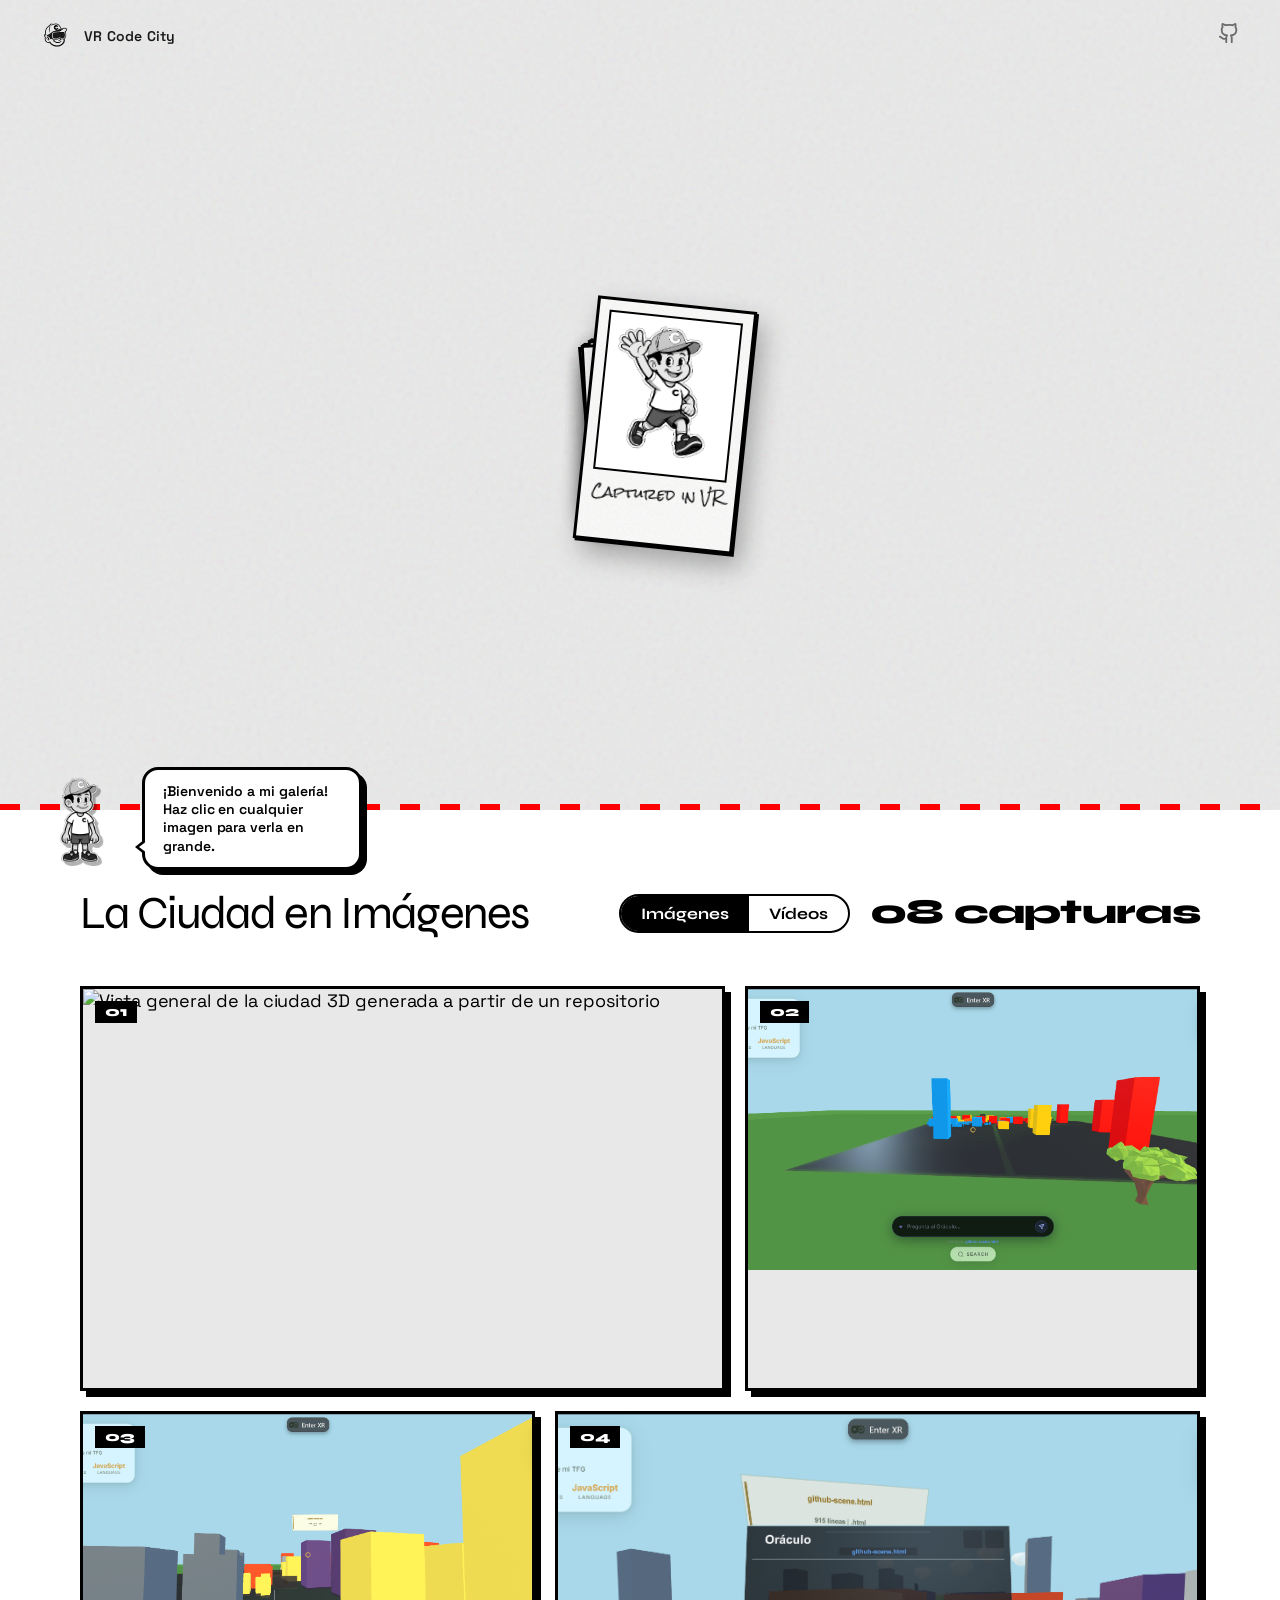
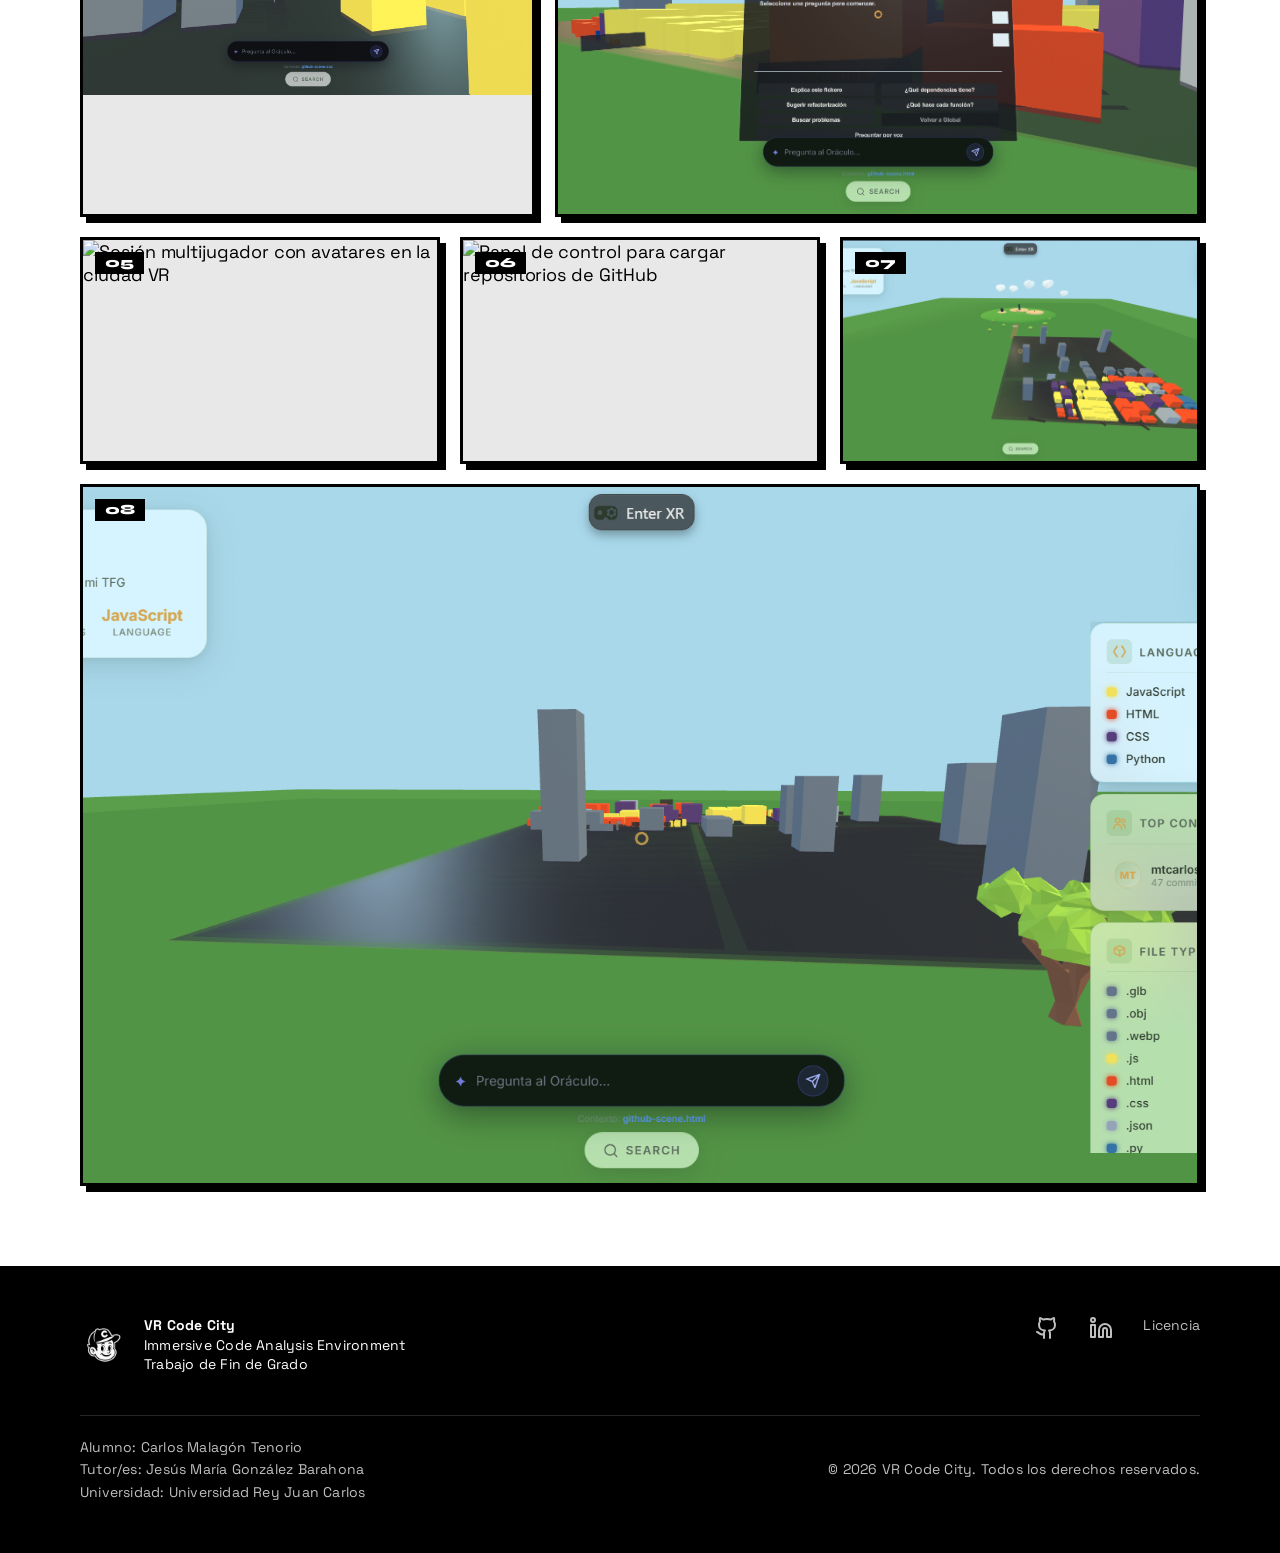
==== galeria.html @ aa622073 "enlace" ====
<!DOCTYPE html>
<html lang="es">

<head>
  <meta charset="UTF-8">
  <meta name="viewport" content="width=device-width, initial-scale=1.0">
  <title>Galería — VR Code City | Capturas de la Plataforma de Realidad Virtual</title>
  <meta name="description"
    content="Galería de capturas de pantalla de VR Code City: explora visualmente la plataforma de visualización inmersiva de código en Realidad Virtual.">
  <meta name="author" content="Alumno TFG">
  <meta name="keywords" content="VR, Code City, galería, capturas, screenshots, Realidad Virtual, WebXR, A-Frame, TFG">

  <!-- Favicon -->
  <link rel="icon" type="image/png" href="assets/MiLogoVR.png">
  <link rel="apple-touch-icon" href="assets/MiLogoVR.png">

  <!-- Fonts: Syne and Space Grotesk + JetBrains Mono for code -->
  <link rel="preconnect" href="https://fonts.googleapis.com">
  <link rel="preconnect" href="https://fonts.gstatic.com" crossorigin>
  <link
    href="https://fonts.googleapis.com/css2?family=Special+Elite&family=Rock+Salt&family=JetBrains+Mono:wght@400&family=Space+Grotesk:wght@400;600&family=Syne:wght@400;600;800&display=swap"
    rel="stylesheet">

  <link rel="stylesheet" href="styles.css">
  <link rel="stylesheet" href="gallery.css">
</head>

<body>

  <!-- ======== HEADER (Logo + GitHub) ======== -->
  <header class="minimal-nav" id="minimal-nav">
    <a href="index.html" class="minimal-nav__logo">
      <img src="assets/MiLogoVR.png" alt="VR Code City Logo">
      <span>VR Code City</span>
    </a>
    <a href="https://github.com/mtcarlos/TFG" target="_blank" rel="noopener noreferrer" class="minimal-nav__github"
      aria-label="Repositorio en GitHub">
      <svg xmlns="http://www.w3.org/2000/svg" width="22" height="22" viewBox="0 0 24 24" fill="none"
        stroke="currentColor" stroke-width="2" stroke-linecap="round" stroke-linejoin="round">
        <path
          d="M15 22v-4a4.8 4.8 0 0 0-1-3.5c3 0 6-2 6-5.5.08-1.25-.27-2.48-1-3.5.28-1.15.28-2.35 0-3.5 0 0-1 0-3 1.5-2.64-.5-5.36-.5-8 0C6 2 5 2 5 2c-.3 1.15-.3 2.35 0 3.5A5.403 5.403 0 0 0 4 9c0 3.5 3 5.5 6 5.5-.39.49-.68 1.05-.85 1.65-.17.6-.22 1.23-.15 1.85v4" />
        <path d="M9 18c-4.51 2-5-2-7-2" />
      </svg>
    </a>
  </header>


  <!-- ======== 1. GALLERY HERO ======== -->
  <section class="gallery-hero" id="gallery-hero">
    <div class="page-container" style="position: relative;">

      <!-- GIANT WATERMARK -->
      <h1 class="gallery-hero__watermark">ARCHIVE</h1>

      <div class="gallery-hero__layout">
        <!-- TITULO INTERACTIVO (Mazo Polaroid) -->
        <div class="gallery-polaroid-title">
          <div class="polaroid-card polaroid-card--letter" style="--i: 0; --r: -2deg;">
            <div class="polaroid-tape-mini"></div>
            <div class="polaroid-card__inner">G</div>
          </div>
          <div class="polaroid-card polaroid-card--letter" style="--i: 1; --r: 4deg;">
            <div class="polaroid-tape-mini"></div>
            <div class="polaroid-card__inner">A</div>
          </div>
          <div class="polaroid-card polaroid-card--letter" style="--i: 2; --r: -1deg;">
            <div class="polaroid-tape-mini"></div>
            <div class="polaroid-card__inner">L</div>
          </div>
          <div class="polaroid-card polaroid-card--letter" style="--i: 3; --r: 3deg;">
            <div class="polaroid-tape-mini"></div>
            <div class="polaroid-card__inner">E</div>
          </div>
          <div class="polaroid-card polaroid-card--letter" style="--i: 4; --r: -5deg;">
            <div class="polaroid-tape-mini"></div>
            <div class="polaroid-card__inner">R</div>
          </div>
          <div class="polaroid-card polaroid-card--letter" style="--i: 5; --r: 2deg;">
            <div class="polaroid-tape-mini"></div>
            <div class="polaroid-card__inner">Í</div>
          </div>
          <div class="polaroid-card polaroid-card--letter" style="--i: 6; --r: -3deg;">
            <div class="polaroid-tape-mini"></div>
            <div class="polaroid-card__inner">A</div>
          </div>

          <div class="polaroid-card polaroid-card--image" style="--i: 7; --r: 6deg;">
            <div class="polaroid-tape-mini"></div>
            <div class="polaroid-card__inner">
              <img src="assets/PERSONAJE_SALUDO.png" alt="Personaje VR Code City">
            </div>
            <div class="polaroid-card__caption">Captured in VR</div>
          </div>
        </div>

      </div>
    </div>
  </section>


  <!-- ======== 2. GALLERY GRID ======== -->
  <section class="gallery-section" id="gallery">
    <div class="page-container">

      <div class="gallery-section__header">
        <h2 class="text-heading" id="gallery-heading">La Ciudad en Imágenes</h2>
        <div class="gallery-section__controls">
          <div class="gallery-toggle">
            <button class="gallery-toggle__btn is-active" id="btn-show-images">Imágenes</button>
            <button class="gallery-toggle__btn" id="btn-show-videos">Vídeos</button>
          </div>
          <span class="gallery-section__count" id="gallery-count">08 capturas</span>
        </div>
      </div>

      <div class="gallery-grid" id="image-gallery">

        <!-- Card 1: Wide -->
        <div class="gallery-card gallery-card--wide" data-index="0"
          data-comment="¡Esta es la vista general de mi ciudad! Cada edificio es un archivo.">
          <span class="gallery-card__number">01</span>
          <img src="https://placehold.co/900x560/e8e8e8/000000?text=Vista+General+Ciudad+3D"
            alt="Vista general de la ciudad 3D generada a partir de un repositorio" class="gallery-card__image">
          <div class="gallery-card__overlay">
            <span class="gallery-card__caption">Vista General — Ciudad 3D</span>
          </div>
          <div class="gallery-card__expand">
            <svg viewBox="0 0 24 24">
              <polyline points="15 3 21 3 21 9" />
              <polyline points="9 21 3 21 3 15" />
              <line x1="21" y1="3" x2="14" y2="10" />
              <line x1="3" y1="21" x2="10" y2="14" />
            </svg>
          </div>
        </div>

        <!-- Card 2: Narrow -->
        <div class="gallery-card gallery-card--narrow" data-index="1"
          data-comment="El modo Rayos X revela la actividad de commits con un heatmap.">
          <span class="gallery-card__number">02</span>
          <img src="assets/city/X_ray.png" alt="Modo Rayos X con heatmap de actividad de commits"
            class="gallery-card__image">
          <div class="gallery-card__overlay">
            <span class="gallery-card__caption">Modo Rayos X — Heatmap</span>
          </div>
          <div class="gallery-card__expand">
            <svg viewBox="0 0 24 24">
              <polyline points="15 3 21 3 21 9" />
              <polyline points="9 21 3 21 3 15" />
              <line x1="21" y1="3" x2="14" y2="10" />
              <line x1="3" y1="21" x2="10" y2="14" />
            </svg>
          </div>
        </div>

        <!-- Card 3: Narrow -->
        <div class="gallery-card gallery-card--narrow" data-index="2"
          data-comment="¡Mira cómo se ven los distritos! Cada carpeta es un barrio.">
          <span class="gallery-card__number">03</span>
          <img src="assets/city/inside.png" alt="Vista de distritos del repositorio como barrios de la ciudad"
            class="gallery-card__image">
          <div class="gallery-card__overlay">
            <span class="gallery-card__caption">Distritos — Estructura de Carpetas</span>
          </div>
          <div class="gallery-card__expand">
            <svg viewBox="0 0 24 24">
              <polyline points="15 3 21 3 21 9" />
              <polyline points="9 21 3 21 3 15" />
              <line x1="21" y1="3" x2="14" y2="10" />
              <line x1="3" y1="21" x2="10" y2="14" />
            </svg>
          </div>
        </div>

        <!-- Card 4: Wide -->
        <div class="gallery-card gallery-card--wide" data-index="3"
          data-comment="The Oracle analiza el código que estás mirando en tiempo real.">
          <span class="gallery-card__number">04</span>
          <img src="assets/city/oracle.png" alt="The Oracle - Asistente de IA contextual en el entorno VR"
            class="gallery-card__image">
          <div class="gallery-card__overlay">
            <span class="gallery-card__caption">The Oracle — IA Contextual</span>
          </div>
          <div class="gallery-card__expand">
            <svg viewBox="0 0 24 24">
              <polyline points="15 3 21 3 21 9" />
              <polyline points="9 21 3 21 3 15" />
              <line x1="21" y1="3" x2="14" y2="10" />
              <line x1="3" y1="21" x2="10" y2="14" />
            </svg>
          </div>
        </div>

        <!-- Card 5: 4col -->
        <div class="gallery-card gallery-card--4col" data-index="4"
          data-comment="Sesión multijugador: ¡mis amigos también recorren la ciudad!">
          <span class="gallery-card__number">05</span>
          <img src="https://placehold.co/500x400/e8e8e8/000000?text=Multijugador"
            alt="Sesión multijugador con avatares en la ciudad VR" class="gallery-card__image">
          <div class="gallery-card__overlay">
            <span class="gallery-card__caption">Multijugador — Avatares</span>
          </div>
          <div class="gallery-card__expand">
            <svg viewBox="0 0 24 24">
              <polyline points="15 3 21 3 21 9" />
              <polyline points="9 21 3 21 3 15" />
              <line x1="21" y1="3" x2="14" y2="10" />
              <line x1="3" y1="21" x2="10" y2="14" />
            </svg>
          </div>
        </div>

        <!-- Card 6: 4col -->
        <div class="gallery-card gallery-card--4col" data-index="5"
          data-comment="El panel de control permite cargar cualquier repositorio de GitHub.">
          <span class="gallery-card__number">06</span>
          <img src="https://placehold.co/500x400/000000/ffffff?text=Panel+de+Control"
            alt="Panel de control para cargar repositorios de GitHub" class="gallery-card__image">
          <div class="gallery-card__overlay">
            <span class="gallery-card__caption">Panel de Control — GitHub</span>
          </div>
          <div class="gallery-card__expand">
            <svg viewBox="0 0 24 24">
              <polyline points="15 3 21 3 21 9" />
              <polyline points="9 21 3 21 3 15" />
              <line x1="21" y1="3" x2="14" y2="10" />
              <line x1="3" y1="21" x2="10" y2="14" />
            </svg>
          </div>
        </div>

        <!-- Card 7: 4col -->
        <div class="gallery-card gallery-card--4col" data-index="6"
          data-comment="Vista aérea de la metrópolis digital. ¡Impresionante, ¿eh?!">
          <span class="gallery-card__number">07</span>
          <img src="assets/city/Vista_aerea.png" alt="Vista aérea de la ciudad de código completa"
            class="gallery-card__image">
          <div class="gallery-card__overlay">
            <span class="gallery-card__caption">Vista Aérea — Metrópolis</span>
          </div>
          <div class="gallery-card__expand">
            <svg viewBox="0 0 24 24">
              <polyline points="15 3 21 3 21 9" />
              <polyline points="9 21 3 21 3 15" />
              <line x1="21" y1="3" x2="14" y2="10" />
              <line x1="3" y1="21" x2="10" y2="14" />
            </svg>
          </div>
        </div>

        <!-- Card 8: Full width -->
        <div class="gallery-card gallery-card--full" data-index="7"
          data-comment="Los edificios más altos tienen más líneas de código. ¡Cuidado con los rascacielos!">
          <span class="gallery-card__number">08</span>
          <img src="assets/city/stats.png" alt="Panorámica completa de la plataforma VR Code City"
            class="gallery-card__image">
          <div class="gallery-card__overlay">
            <span class="gallery-card__caption">Panorámica Completa — VR Code City</span>
          </div>
          <div class="gallery-card__expand">
            <svg viewBox="0 0 24 24">
              <polyline points="15 3 21 3 21 9" />
              <polyline points="9 21 3 21 3 15" />
              <line x1="21" y1="3" x2="14" y2="10" />
              <line x1="3" y1="21" x2="10" y2="14" />
            </svg>
          </div>
        </div>

      </div>

      <!-- VIDEOS GRID -->
      <div class="gallery-grid" id="video-gallery" style="display: none;">
        <!-- Video 1: Tutorial -->
        <div class="gallery-card gallery-card--full" data-index="0"
          data-comment="¡Aquí tienes un tutorial para aprender a usar VR Code City!">
          <span class="gallery-card__number">01</span>
          <video controls preload="metadata" class="gallery-card__image" style="object-fit: cover;">
            <source src="assets/videos/videotutorial.mp4" type="video/mp4">
            Tu navegador no soporta el elemento de vídeo.
          </video>
          <div class="gallery-card__overlay" style="pointer-events: none;">
            <span class="gallery-card__caption">Tutorial: Primeros pasos en la plataforma</span>
          </div>
        </div>

        <!-- Video 2: Tutorial Escritorio -->
        <div class="gallery-card gallery-card--full" data-index="1"
          data-comment="¡Un tutorial rápido del mundo en modo escritorio!">
          <span class="gallery-card__number">02</span>
          <video controls preload="metadata" class="gallery-card__image" style="object-fit: cover;">
            <source src="assets/videos/tutorial_escritorio.mp4" type="video/mp4">
            Tu navegador no soporta el elemento de vídeo.
          </video>
          <div class="gallery-card__overlay" style="pointer-events: none;">
            <span class="gallery-card__caption">Tutorial rápido del mundo en modo escritorio</span>
          </div>
        </div>

        <!-- Video 3: Máquina del tiempo, Rayos X y Oracle -->
        <div class="gallery-card gallery-card--full" data-index="2"
          data-comment="¡Aprende a usar la máquina del tiempo, los rayos X y el oráculo!">
          <span class="gallery-card__number">03</span>
          <video controls preload="metadata" class="gallery-card__image" style="object-fit: cover;">
            <source src="assets/videos/rayosx.mp4" type="video/mp4">
            Tu navegador no soporta el elemento de vídeo.
          </video>
          <div class="gallery-card__overlay" style="pointer-events: none;">
            <span class="gallery-card__caption">Tutorial: Máquina del tiempo, Rayos X y el Oráculo</span>
          </div>
        </div>

        <!-- Video 4: Resumen de todos los videos -->
        <div class="gallery-card gallery-card--full" data-index="3"
          data-comment="¡Un resumen de todos los demás videos!">
          <span class="gallery-card__number">04</span>
          <video controls preload="metadata" class="gallery-card__image" style="object-fit: cover;">
            <source src="assets/videos/tutorial_resumen.mp4" type="video/mp4">
            Tu navegador no soporta el elemento de vídeo.
          </video>
          <div class="gallery-card__overlay" style="pointer-events: none;">
            <span class="gallery-card__caption">Resumen de los tutoriales</span>
          </div>
        </div>
      </div>
    </div>
  </section>


  <!-- ======== CHARACTER GUIDE (Fixed) ======== -->
  <div class="gallery-guide" id="gallery-guide">
    <div class="gallery-guide__character" id="guide-character">
      <img src="assets/PERSONAJE_SIN_FONDO.png" alt="Personaje guía">
    </div>
    <div class="gallery-guide__bubble" id="guide-bubble">¡Bienvenido a mi galería!</div>
  </div>


  <!-- ======== LIGHTBOX ======== -->
  <div class="gallery-lightbox" id="gallery-lightbox">
    <button class="gallery-lightbox__close" id="lightbox-close" aria-label="Cerrar">
      <svg xmlns="http://www.w3.org/2000/svg" width="24" height="24" viewBox="0 0 24 24" fill="none"
        stroke="currentColor" stroke-width="2.5" stroke-linecap="round" stroke-linejoin="round">
        <line x1="18" y1="6" x2="6" y2="18"></line>
        <line x1="6" y1="6" x2="18" y2="18"></line>
      </svg>
    </button>

    <button class="gallery-lightbox__nav gallery-lightbox__nav--prev" id="lightbox-prev">
      <svg viewBox="0 0 24 24">
        <polyline points="15 18 9 12 15 6" />
      </svg>
    </button>

    <div class="gallery-lightbox__image-wrapper">
      <img src="" alt="" class="gallery-lightbox__image" id="lightbox-image">
      <span class="gallery-lightbox__caption" id="lightbox-caption"></span>
    </div>

    <button class="gallery-lightbox__nav gallery-lightbox__nav--next" id="lightbox-next">
      <svg viewBox="0 0 24 24">
        <polyline points="9 18 15 12 9 6" />
      </svg>
    </button>

    <span class="gallery-lightbox__counter" id="lightbox-counter">1 / 8</span>
  </div>


  <!-- ======== FOOTER ======== -->
  <footer class="footer" id="footer">
    <div class="page-container">
      <div class="footer__inner">
        <div class="footer__brand">
          <img src="assets/MiLogo.png" alt="Logo" class="footer__logo">
          <div class="footer__brand-text">
            <strong>VR Code City</strong><br>
            Immersive Code Analysis Environment<br>
            Trabajo de Fin de Grado
          </div>
        </div>
        <div class="footer__links">
          <a href="https://github.com/mtcarlos" target="_blank" rel="noopener noreferrer" class="footer__link"
            aria-label="GitHub">
            <svg xmlns="http://www.w3.org/2000/svg" width="24" height="24" viewBox="0 0 24 24" fill="none"
              stroke="currentColor" stroke-width="2" stroke-linecap="round" stroke-linejoin="round"
              class="lucide lucide-github">
              <path
                d="M15 22v-4a4.8 4.8 0 0 0-1-3.5c3 0 6-2 6-5.5.08-1.25-.27-2.48-1-3.5.28-1.15.28-2.35 0-3.5 0 0-1 0-3 1.5-2.64-.5-5.36-.5-8 0C6 2 5 2 5 2c-.3 1.15-.3 2.35 0 3.5A5.403 5.403 0 0 0 4 9c0 3.5 3 5.5 6 5.5-.39.49-.68 1.05-.85 1.65-.17.6-.22 1.23-.15 1.85v4" />
              <path d="M9 18c-4.51 2-5-2-7-2" />
            </svg>
          </a>
          <a href="https://www.linkedin.com/in/carlos-malagon-tenorio" target="_blank" rel="noopener noreferrer"
            class="footer__link" aria-label="LinkedIn">
            <svg xmlns="http://www.w3.org/2000/svg" width="24" height="24" viewBox="0 0 24 24" fill="none"
              stroke="currentColor" stroke-width="2" stroke-linecap="round" stroke-linejoin="round"
              class="lucide lucide-linkedin">
              <path d="M16 8a6 6 0 0 1 6 6v7h-4v-7a2 2 0 0 0-2-2 2 2 0 0 0-2 2v7h-4v-7a6 6 0 0 1 6-6z" />
              <rect width="4" height="12" x="2" y="9" />
              <circle cx="4" cy="4" r="2" />
            </svg>
          </a>
          <a href="#" class="footer__link">Licencia</a>
        </div>
      </div>
      <div class="footer__bottom">
        <div class="footer__credits">
          Alumno: Carlos Malagón Tenorio<br>
          Tutor/es: Jesús María González Barahona<br>
          Universidad: Universidad Rey Juan Carlos
        </div>
        <div class="footer__copy">
          © 2026 VR Code City. Todos los derechos reservados.
        </div>
      </div>
    </div>
  </footer>


  <!-- External Libraries (GSAP) -->
  <script src="https://cdnjs.cloudflare.com/ajax/libs/gsap/3.12.2/gsap.min.js"></script>
  <script src="https://cdnjs.cloudflare.com/ajax/libs/gsap/3.12.2/ScrollTrigger.min.js"></script>

  <script src="gallery.js"></script>

</body>

</html>
---- styles.css ----
/* ============================================================
   VR CODE CITY — Design System
   Eindhoven Design District · Editorial Brutalism on White Paper
   ============================================================ */

/* ---- RESET ---- */
*,
*::before,
*::after {
  margin: 0;
  padding: 0;
  box-sizing: border-box;
}

html {
  scroll-behavior: smooth;
  -webkit-font-smoothing: antialiased;
  -moz-osx-font-smoothing: grayscale;
}

/* ---- DESIGN TOKENS ---- */
:root {
  /* Colors */
  --color-charcoal-ink: #000000;
  --color-paper-white: #ffffff;
  --color-newsprint-gray: #e8e8e8;
  --color-pewter: #bfbfbf;
  --color-signal-red: #ff0000;

  /* Typography — Font Family */
  --font-heading: 'Syne', sans-serif;
  --font-body: 'Space Grotesk', ui-sans-serif, system-ui, -apple-system, BlinkMacSystemFont, "Segoe UI", Roboto, sans-serif;
  --font-helveticanow: var(--font-body);
  /* Alias for backward compatibility */

  /* Typography — Scale */
  --text-caption: 14px;
  --leading-caption: 1.4;
  --tracking-caption: 0.21px;

  --text-body-sm: 16px;
  --leading-body-sm: 1.4;
  --tracking-body-sm: 0.08px;

  --text-body: 18px;
  --leading-body: 1.31;
  --tracking-body: -0.07px;

  --text-subheading: 23px;
  --leading-subheading: 1.2;
  --tracking-subheading: -0.39px;

  --text-heading-sm: 35px;
  --leading-heading-sm: 1.15;
  --tracking-heading-sm: -0.7px;

  --text-heading: 46px;
  --leading-heading: 1;
  --tracking-heading: -1.38px;

  --text-heading-lg: 50px;
  --leading-heading-lg: 1;
  --tracking-heading-lg: -1.5px;

  --text-display: 150px;
  --leading-display: 0.93;
  --tracking-display: -7.5px;

  /* Typography — Weights */
  --font-weight-regular: 400;
  --font-weight-semibold: 600;

  /* Spacing */
  --spacing-8: 8px;
  --spacing-10: 10px;
  --spacing-12: 12px;
  --spacing-15: 15px;
  --spacing-16: 16px;
  --spacing-18: 18px;
  --spacing-19: 19px;
  --spacing-20: 20px;
  --spacing-21: 21px;
  --spacing-25: 25px;
  --spacing-27: 27px;
  --spacing-30: 30px;
  --spacing-35: 35px;
  --spacing-40: 40px;
  --spacing-50: 50px;
  --spacing-100: 100px;

  /* Layout */
  --page-max-width: 1200px;
  --section-gap: 80px;
  --card-padding: 20px;
  --element-gap: 20px;

  /* Border Radius */
  --radius-full: 500px;
  --radius-tags: 500px;
  --radius-cards: 0px;
  --radius-inputs: 0px;
  --radius-buttons: 500px;

  /* Surfaces */
  --surface-paper-white: #ffffff;
  --surface-newsprint-gray: #e8e8e8;
}


/* ---- ORACLE WIDGET ---- */
.oracle-widget {
  position: fixed;
  bottom: 30px;
  right: 30px;
  z-index: 240;
  display: flex;
  align-items: center;
  gap: 15px;
  pointer-events: none;
}

.oracle-widget__bubble {
  background: var(--color-paper-white);
  border: 3px solid var(--color-charcoal-ink);
  padding: 12px 20px;
  border-radius: 20px;
  font-family: var(--font-helveticanow);
  font-weight: var(--font-weight-semibold);
  font-size: var(--text-caption);
  color: var(--color-charcoal-ink);
  box-shadow: 6px 6px 0px var(--color-charcoal-ink);
  max-width: 250px;
  opacity: 0;
  transform: translateX(20px) scale(0.9);
  transition: all 0.4s cubic-bezier(0.19, 1, 0.22, 1);
  pointer-events: auto;
}

.oracle-widget__bubble.is-visible {
  opacity: 1;
  transform: translateX(0) scale(1);
}

.oracle-widget__avatar {
  width: 60px;
  height: 60px;
  border-radius: 50%;
  background: var(--color-charcoal-ink);
  border: 3px solid var(--color-paper-white);
  box-shadow: 4px 4px 0px var(--color-charcoal-ink);
  display: flex;
  align-items: center;
  justify-content: center;
  pointer-events: auto;
  cursor: pointer;
  transition: all 0.2s cubic-bezier(0.19, 1, 0.22, 1);
  overflow: hidden;
}

.oracle-widget__avatar:hover {
  transform: translate(-2px, -2px);
  box-shadow: 6px 6px 0px var(--color-charcoal-ink);
}

.oracle-widget__avatar:active {
  transform: translate(4px, 4px);
  box-shadow: 0px 0px 0px var(--color-charcoal-ink);
}


/* ---- CUSTOM RETRO CURSOR ---- */
@media (pointer: fine) {
  body.custom-cursor-enabled {
    cursor: none;
  }

  body.custom-cursor-enabled * {
    cursor: none !important;
  }
}

.custom-cursor {
  position: fixed;
  top: 0;
  left: 0;
  width: 36px;
  height: 36px;
  pointer-events: none;
  z-index: 99999;
  display: none;
  /* Hardware acceleration for smooth movement */
  will-change: transform;
}

/* Only show on devices with a mouse */
@media (pointer: fine) {
  body.custom-cursor-enabled .custom-cursor {
    display: block;
  }
}

.custom-cursor__inner {
  position: relative;
  width: 100%;
  height: 100%;
  transition: transform 0.1s cubic-bezier(0.19, 1, 0.22, 1);
  /* Offset to align pointer finger tip with actual mouse X,Y */
  transform: translate(-11px, -5px);
}

.custom-cursor.is-active .custom-cursor__inner {
  transform: translate(-11px, -5px) scale(0.8) rotate(-10deg);
}

.custom-cursor__open,
.custom-cursor__pointer {
  position: absolute;
  top: 0;
  left: 0;
  width: 100%;
  height: 100%;
  transition: opacity 0.15s ease, transform 0.15s ease;
  filter: drop-shadow(3px 3px 0px var(--color-charcoal-ink));
}

.custom-cursor__pointer {
  opacity: 0;
  transform: scale(0.5) rotate(15deg);
}

.custom-cursor.is-hovering .custom-cursor__open {
  opacity: 0;
  transform: scale(1.5) rotate(-15deg);
}

.custom-cursor.is-hovering .custom-cursor__pointer {
  opacity: 1;
  transform: scale(1) rotate(0deg);
}

/* ---- BASE ---- */
body {
  font-family: var(--font-helveticanow);
  font-size: var(--text-body);
  font-weight: var(--font-weight-regular);
  line-height: var(--leading-body);
  letter-spacing: var(--tracking-body);
  color: var(--color-charcoal-ink);
  background-color: var(--color-paper-white);
  overflow-x: hidden;
}

img {
  display: block;
  max-width: 100%;
  height: auto;
}

a {
  color: inherit;
  text-decoration: none;
}

ul,
ol {
  list-style: none;
}


/* ---- TYPOGRAPHY CLASSES ---- */
h1,
h2,
h3,
h4,
h5,
h6 {
  font-family: var(--font-heading);
}

.text-display {
  font-family: var(--font-heading);
  font-size: clamp(60px, 12vw, var(--text-display));
  line-height: var(--leading-display);
  letter-spacing: var(--tracking-display);
  font-weight: var(--font-weight-regular);
}

.text-heading-lg {
  font-family: var(--font-heading);
  font-size: clamp(32px, 5vw, var(--text-heading-lg));
  line-height: var(--leading-heading-lg);
  letter-spacing: var(--tracking-heading-lg);
  font-weight: var(--font-weight-regular);
}

.text-heading {
  font-family: var(--font-heading);
  font-size: clamp(28px, 4.5vw, var(--text-heading));
  line-height: var(--leading-heading);
  letter-spacing: var(--tracking-heading);
  font-weight: var(--font-weight-regular);
}

.text-heading-sm {
  font-family: var(--font-heading);
  font-size: clamp(24px, 3vw, var(--text-heading-sm));
  line-height: var(--leading-heading-sm);
  letter-spacing: var(--tracking-heading-sm);
  font-weight: var(--font-weight-regular);
}

.text-subheading {
  font-size: var(--text-subheading);
  line-height: var(--leading-subheading);
  letter-spacing: var(--tracking-subheading);
  font-weight: var(--font-weight-regular);
}

.text-body {
  font-size: var(--text-body);
  line-height: var(--leading-body);
  letter-spacing: var(--tracking-body);
  font-weight: var(--font-weight-regular);
}

.text-body-sm {
  font-size: var(--text-body-sm);
  line-height: var(--leading-body-sm);
  letter-spacing: var(--tracking-body-sm);
  font-weight: var(--font-weight-regular);
}

.text-caption {
  font-size: var(--text-caption);
  line-height: var(--leading-caption);
  letter-spacing: var(--tracking-caption);
  font-weight: var(--font-weight-regular);
}

.font-semibold {
  font-weight: var(--font-weight-semibold);
}


/* ---- BUTTONS ---- */
.btn-ghost {
  display: inline-flex;
  align-items: center;
  gap: var(--spacing-8);
  padding: var(--spacing-10) var(--spacing-18);
  border: 2px solid var(--color-charcoal-ink);
  border-radius: var(--radius-buttons);
  background: var(--color-paper-white);
  color: var(--color-charcoal-ink);
  font-family: var(--font-helveticanow);
  font-size: var(--text-body-sm);
  font-weight: var(--font-weight-regular);
  letter-spacing: var(--tracking-body-sm);
  line-height: var(--leading-body-sm);
  cursor: pointer;
  transition: all 0.2s cubic-bezier(0.19, 1, 0.22, 1);
  text-decoration: none;
  white-space: nowrap;
  box-shadow: 4px 4px 0px var(--color-charcoal-ink);
}

.btn-ghost:hover {
  background-color: var(--color-charcoal-ink);
  color: var(--color-paper-white);
  transform: translate(-2px, -2px);
  box-shadow: 6px 6px 0px var(--color-charcoal-ink);
}

.btn-ghost:active {
  transform: translate(4px, 4px);
  box-shadow: 0px 0px 0px var(--color-charcoal-ink);
}

.btn-filled {
  display: inline-flex;
  align-items: center;
  gap: var(--spacing-8);
  padding: var(--spacing-10) var(--spacing-18);
  border: 2px solid var(--color-charcoal-ink);
  border-radius: var(--radius-buttons);
  background: var(--color-charcoal-ink);
  color: var(--color-paper-white);
  font-family: var(--font-helveticanow);
  font-size: var(--text-body-sm);
  font-weight: var(--font-weight-regular);
  letter-spacing: var(--tracking-body-sm);
  line-height: var(--leading-body-sm);
  cursor: pointer;
  transition: all 0.2s cubic-bezier(0.19, 1, 0.22, 1);
  text-decoration: none;
  white-space: nowrap;
  box-shadow: 4px 4px 0px var(--color-charcoal-ink);
}

.btn-filled:hover {
  opacity: 0.9;
  transform: translate(-2px, -2px);
  box-shadow: 6px 6px 0px var(--color-charcoal-ink);
}

.btn-filled:active {
  transform: translate(4px, 4px);
  box-shadow: 0px 0px 0px var(--color-charcoal-ink);
}

.btn-ghost svg,
.btn-filled svg {
  width: 16px;
  height: 16px;
  flex-shrink: 0;
}


/* ---- TAGS ---- */
.tag {
  display: inline-block;
  padding: 4px var(--spacing-12);
  border-radius: var(--radius-tags);
  font-size: var(--text-caption);
  font-weight: var(--font-weight-regular);
  letter-spacing: var(--tracking-caption);
  line-height: var(--leading-caption);
}

.tag--red {
  color: var(--color-signal-red);
  border: 1px solid var(--color-signal-red);
}

.tag--black {
  color: var(--color-charcoal-ink);
  border: 1px solid var(--color-charcoal-ink);
}


/* ---- LAYOUT ---- */
.page-container {
  max-width: var(--page-max-width);
  margin: 0 auto;
  padding: 0 var(--spacing-40);
}

.section {
  padding: var(--section-gap) 0;
}

.section--white {
  background-color: var(--surface-paper-white);
}

.section--gray {
  background-color: var(--surface-newsprint-gray);
}

.section--black {
  background-color: var(--color-charcoal-ink);
  color: var(--color-paper-white);
}

.section__title {
  margin-bottom: var(--spacing-50);
}

.grid-3 {
  display: grid;
  grid-template-columns: repeat(3, 1fr);
  gap: var(--element-gap);
}

.grid-2 {
  display: grid;
  grid-template-columns: repeat(2, 1fr);
  gap: var(--element-gap);
}

.grid-4 {
  display: grid;
  grid-template-columns: repeat(4, 1fr);
  gap: var(--element-gap);
}


/* ---- MINIMAL NAV ---- */
.minimal-nav {
  position: fixed;
  top: 0;
  left: 0;
  width: 100%;
  padding: var(--spacing-20) var(--spacing-40);
  display: flex;
  justify-content: space-between;
  align-items: center;
  z-index: 100;
  mix-blend-mode: difference;
  color: var(--color-paper-white);
  pointer-events: none;
}

.minimal-nav__logo {
  display: flex;
  align-items: center;
  gap: var(--spacing-12);
  font-size: var(--text-caption);
  font-weight: var(--font-weight-semibold);
  letter-spacing: var(--tracking-caption);
  pointer-events: auto;
  text-decoration: none;
}

.minimal-nav__logo img {
  height: 32px;
  width: auto;
  filter: invert(1);
}

.minimal-nav__github {
  pointer-events: auto;
  color: inherit;
  opacity: 0.6;
  transition: opacity 0.3s ease;
}

.minimal-nav__github:hover {
  opacity: 1;
}

/* ---- SECTION DOTS NAVIGATION ---- */
.section-dots {
  position: fixed;
  right: var(--spacing-25);
  top: 50%;
  transform: translateY(-50%);
  z-index: 100;
  display: flex;
  flex-direction: column;
  align-items: center;
  gap: 6px;
  mix-blend-mode: difference;
  pointer-events: auto;
}

.section-dot {
  position: relative;
  display: flex;
  align-items: center;
  justify-content: center;
  width: 40px;
  height: 40px;
  border-radius: 50%;
  text-decoration: none;
  color: var(--color-paper-white);
  opacity: 0.35;
  transition: opacity 0.4s cubic-bezier(0.19, 1, 0.22, 1),
    transform 0.4s cubic-bezier(0.19, 1, 0.22, 1),
    background-color 0.4s ease;
  cursor: pointer;
}

.section-dot svg {
  width: 18px;
  height: 18px;
  transition: filter 0.4s ease;
}

.section-dot:hover {
  opacity: 0.8;
  transform: scale(1.15);
}

.section-dot.is-active {
  opacity: 1;
  transform: scale(1.2);
}

.section-dot.is-active svg {
  filter: drop-shadow(0 0 6px rgba(255, 255, 255, 0.6));
}

/* Tooltip — appears on hover */
.section-dot__tooltip {
  position: absolute;
  right: calc(100% + 12px);
  top: 50%;
  transform: translateY(-50%) translateX(6px);
  white-space: nowrap;
  font-family: var(--font-body);
  font-size: 12px;
  font-weight: var(--font-weight-semibold);
  letter-spacing: 0.5px;
  text-transform: uppercase;
  color: var(--color-paper-white);
  background: rgba(0, 0, 0, 0.7);
  backdrop-filter: blur(8px);
  -webkit-backdrop-filter: blur(8px);
  padding: 5px 10px;
  border-radius: 4px;
  opacity: 0;
  pointer-events: none;
  transition: opacity 0.3s ease, transform 0.3s cubic-bezier(0.19, 1, 0.22, 1);
  /* Disable mix-blend-mode on tooltip so it stays readable */
  mix-blend-mode: normal;
}

.section-dot:hover .section-dot__tooltip {
  opacity: 1;
  transform: translateY(-50%) translateX(0);
}

/* ---- SECTION DOTS — MOBILE (horizontal bottom bar) ---- */
@media (max-width: 768px) {
  .section-dots {
    top: auto;
    right: auto;
    bottom: 12px;
    left: 50%;
    transform: translateX(-50%);
    flex-direction: row;
    gap: 4px;
    background: rgba(0, 0, 0, 0.45);
    backdrop-filter: blur(12px);
    -webkit-backdrop-filter: blur(12px);
    padding: 6px 10px;
    border-radius: var(--radius-full);
    mix-blend-mode: normal;
  }

  .section-dot {
    width: 34px;
    height: 34px;
    color: rgba(255, 255, 255, 0.9);
  }

  .section-dot svg {
    width: 15px;
    height: 15px;
  }

  .section-dot__tooltip {
    /* Tooltip moves above on mobile */
    right: auto;
    left: 50%;
    top: auto;
    bottom: calc(100% + 10px);
    transform: translateX(-50%) translateY(4px);
  }

  .section-dot:hover .section-dot__tooltip {
    transform: translateX(-50%) translateY(0);
  }
}


/* ---- HERO ---- */
@keyframes noise-flicker {
  0% {
    transform: translate(0, 0);
  }

  25% {
    transform: translate(-1%, 1%);
  }

  50% {
    transform: translate(1%, -1%);
  }

  75% {
    transform: translate(-1%, -1%);
  }

  100% {
    transform: translate(0, 0);
  }
}

.hero {
  min-height: 100vh;
  display: flex;
  align-items: center;
  padding-top: 80px;
  position: relative;
  overflow: hidden;
}

.hero::before {
  content: "";
  position: absolute;
  top: -5%;
  left: -5%;
  width: 110%;
  height: 110%;
  pointer-events: none;
  z-index: 1;
  /* Below text (2), above canvas (0) */
  background-image: url("data:image/svg+xml,%3Csvg viewBox='0 0 200 200' xmlns='http://www.w3.org/2000/svg'%3E%3Cfilter id='n'%3E%3CfeTurbulence type='fractalNoise' baseFrequency='0.8' numOctaves='3' stitchTiles='stitch'/%3E%3C/filter%3E%3Crect width='100%25' height='100%25' filter='url(%23n)' opacity='0.15'/%3E%3C/svg%3E");
  animation: noise-flicker 0.15s infinite steps(2);
}

.hero__canvas {
  position: absolute;
  top: 0;
  left: 0;
  width: 100%;
  height: 100%;
  z-index: 0;
}

.hero__composition {
  display: grid;
  grid-template-columns: 1fr auto;
  align-items: center;
  gap: var(--spacing-40);
  width: 100%;
  perspective: 1000px;
}

.hero__text {
  position: relative;
  z-index: 2;
  transform-style: preserve-3d;
  will-change: transform;
}

.hero__title-vr {
  font-family: var(--font-heading);
  font-size: clamp(80px, 16vw, 200px);
  line-height: 0.85;
  letter-spacing: -0.05em;
  font-weight: 800;
  margin-bottom: var(--spacing-8);
  /* Brutalist white outline for extreme contrast */
  text-shadow:
    -3px -3px 0 var(--color-paper-white),
    3px -3px 0 var(--color-paper-white),
    -3px 3px 0 var(--color-paper-white),
    3px 3px 0 var(--color-paper-white),
    0px 10px 30px rgba(255, 255, 255, 0.8);
}

.hero__title-code-city {
  font-family: var(--font-heading);
  font-size: clamp(40px, 7vw, 90px);
  line-height: 0.93;
  letter-spacing: -0.04em;
  font-weight: 800;
  margin-bottom: var(--spacing-35);
  /* Brutalist white outline for extreme contrast */
  text-shadow:
    -2px -2px 0 var(--color-paper-white),
    2px -2px 0 var(--color-paper-white),
    -2px 2px 0 var(--color-paper-white),
    2px 2px 0 var(--color-paper-white),
    0px 10px 30px rgba(255, 255, 255, 0.8);
}

.hero__subtitle {
  max-width: 540px;
  font-size: var(--text-subheading);
  line-height: var(--leading-subheading);
  letter-spacing: var(--tracking-subheading);
  font-weight: var(--font-weight-regular);
  margin-bottom: var(--spacing-40);
}

.hero__ctas {
  display: flex;
  flex-wrap: wrap;
  gap: var(--spacing-15);
}

.hero__visual {
  position: relative;
  z-index: 1;
}

.hero__logo {
  width: clamp(200px, 24vw, 340px);
  height: auto;
}

.hero__vertical-text {
  position: absolute;
  right: -20px;
  top: 50%;
  transform: rotate(90deg) translateX(-50%);
  transform-origin: right center;
  font-size: var(--text-caption);
  letter-spacing: var(--tracking-caption);
  color: var(--color-pewter);
  white-space: nowrap;
}


/* ---- VIDEO SECTION ---- */
.video-section__container {
  max-width: 900px;
  margin: 0 auto;
}

.video-card {
  position: relative;
  cursor: pointer;
  overflow: hidden;
  border: 2px solid var(--color-charcoal-ink);
  box-shadow: 8px 8px 0px var(--color-charcoal-ink);
  transition: all 0.2s cubic-bezier(0.19, 1, 0.22, 1);
}

.video-card:hover {
  transform: translate(-4px, -4px);
  box-shadow: 12px 12px 0px var(--color-charcoal-ink);
}

.video-card:active {
  transform: translate(8px, 8px);
  box-shadow: 0px 0px 0px var(--color-charcoal-ink);
}

.video-card__thumbnail {
  width: 100%;
  aspect-ratio: 16 / 9;
  object-fit: cover;
  display: block;
}

.video-card__overlay {
  position: absolute;
  inset: 0;
  background: rgba(0, 0, 0, 0.25);
  display: flex;
  align-items: center;
  justify-content: center;
  transition: background 0.3s ease;
}

.video-card:hover .video-card__overlay {
  background: rgba(0, 0, 0, 0.4);
}

.video-card__play {
  width: 72px;
  height: 72px;
  border: 2px solid var(--color-paper-white);
  border-radius: 50%;
  display: flex;
  align-items: center;
  justify-content: center;
  transition: transform 0.3s ease;
}

.video-card:hover .video-card__play {
  transform: scale(1.08);
}

.video-card__play svg {
  width: 24px;
  height: 24px;
  fill: var(--color-paper-white);
  margin-left: 4px;
}

.video-card__info {
  margin-top: var(--spacing-20);
}

.video-card__title {
  font-size: var(--text-subheading);
  font-weight: var(--font-weight-semibold);
  letter-spacing: var(--tracking-subheading);
  line-height: var(--leading-subheading);
  margin-top: var(--spacing-8);
}

.video-card__desc {
  font-size: var(--text-body-sm);
  line-height: var(--leading-body-sm);
  letter-spacing: var(--tracking-body-sm);
  margin-top: var(--spacing-10);
  color: var(--color-charcoal-ink);
  max-width: 600px;
}


/* ---- VIDEO MODAL ---- */
.video-modal {
  position: fixed;
  inset: 0;
  z-index: 300;
  background: rgba(0, 0, 0, 0.9);
  display: flex;
  align-items: center;
  justify-content: center;
  opacity: 0;
  pointer-events: none;
  transition: opacity 0.3s ease;
}

.video-modal--open {
  opacity: 1;
  pointer-events: all;
}

.video-modal__close {
  position: absolute;
  top: var(--spacing-30);
  right: var(--spacing-40);
  background: none;
  border: none;
  color: var(--color-paper-white);
  font-size: var(--text-heading);
  cursor: pointer;
  font-family: var(--font-helveticanow);
  z-index: 10;
}

.video-modal__content {
  width: 90%;
  max-width: 900px;
  aspect-ratio: 16 / 9;
  background: var(--color-charcoal-ink);
  display: flex;
  align-items: center;
  justify-content: center;
  color: var(--color-pewter);
  font-size: var(--text-subheading);
}

.video-modal__content video {
  width: 100%;
  height: 100%;
  outline: none;
}


/* ---- MEMORIA / PDF SECTION ---- */
.memoria__viewer {
  width: 100%;
  aspect-ratio: 4 / 3;
  border: 1px solid var(--color-newsprint-gray);
  background: var(--color-newsprint-gray);
  display: flex;
  align-items: center;
  justify-content: center;
  margin-bottom: var(--spacing-30);
}

.memoria__viewer-placeholder {
  text-align: center;
  color: var(--color-pewter);
}

.memoria__viewer-placeholder svg {
  width: 64px;
  height: 64px;
  margin-bottom: var(--spacing-16);
  stroke: var(--color-pewter);
}

.memoria__download {
  margin-bottom: var(--spacing-50);
}

.memoria__cards {
  display: grid;
  grid-template-columns: repeat(3, 1fr);
  gap: var(--element-gap);
}

.memoria__card {
  padding: var(--card-padding);
  border: 2px solid var(--color-charcoal-ink);
  background: var(--color-paper-white);
  box-shadow: 8px 8px 0px var(--color-charcoal-ink);
  transition: all 0.2s cubic-bezier(0.19, 1, 0.22, 1);
}

.memoria__card:hover {
  transform: translate(-4px, -4px);
  box-shadow: 12px 12px 0px var(--color-charcoal-ink);
}

.memoria__card:active {
  transform: translate(8px, 8px);
  box-shadow: 0px 0px 0px var(--color-charcoal-ink);
}

.memoria__card:nth-child(2) {
  background: var(--color-newsprint-gray);
}

.memoria__card:nth-child(3) {
  background: var(--color-signal-red);
  color: var(--color-paper-white);
}

.memoria__card:nth-child(3) .tag--black {
  color: var(--color-paper-white);
  border-color: var(--color-paper-white);
}

.memoria__card-label {
  margin-bottom: var(--spacing-12);
}

.memoria__card-title {
  font-size: var(--text-subheading);
  font-weight: var(--font-weight-semibold);
  letter-spacing: var(--tracking-subheading);
  line-height: var(--leading-subheading);
  margin-bottom: var(--spacing-12);
}

.memoria__card-text {
  font-size: var(--text-body-sm);
  line-height: var(--leading-body-sm);
  letter-spacing: var(--tracking-body-sm);
}


/* ---- FEATURES SECTION ---- */
.feature-card {
  padding: var(--spacing-40) var(--card-padding) var(--card-padding);
  border: 2px solid var(--color-charcoal-ink);
  background: var(--color-paper-white);
  box-shadow: 8px 8px 0px var(--color-charcoal-ink);
  transition: all 0.2s cubic-bezier(0.19, 1, 0.22, 1);
}

.feature-card:hover {
  transform: translate(-4px, -4px);
  box-shadow: 12px 12px 0px var(--color-charcoal-ink);
}

.feature-card:active {
  transform: translate(8px, 8px);
  box-shadow: 0px 0px 0px var(--color-charcoal-ink);
}

.feature-card:nth-child(2) {
  background: var(--color-signal-red);
  color: var(--color-paper-white);
}

.feature-card:nth-child(2) .feature-card__icon svg {
  stroke: var(--color-paper-white);
}

.feature-card__icon {
  width: 48px;
  height: 48px;
  margin-bottom: var(--spacing-25);
}

.feature-card__icon svg {
  width: 100%;
  height: 100%;
  stroke: var(--color-charcoal-ink);
  fill: none;
  stroke-width: 1.5;
}

.feature-card__title {
  font-size: var(--text-subheading);
  font-weight: var(--font-weight-semibold);
  letter-spacing: var(--tracking-subheading);
  line-height: var(--leading-subheading);
  margin-bottom: var(--spacing-16);
}

.feature-card__text {
  font-size: var(--text-body-sm);
  line-height: var(--leading-body-sm);
  letter-spacing: var(--tracking-body-sm);
}

.feature-card__list {
  margin-top: var(--spacing-16);
  display: flex;
  flex-direction: column;
  gap: var(--spacing-8);
}

.feature-card__list-item {
  font-size: var(--text-body-sm);
  line-height: var(--leading-body-sm);
  letter-spacing: var(--tracking-body-sm);
  padding-left: var(--spacing-16);
  position: relative;
}

.feature-card__list-item::before {
  content: '—';
  position: absolute;
  left: 0;
}


/* ---- TECH STACK MANIFESTO ---- */
.tech-manifesto {
  font-family: var(--font-helveticanow);
  font-weight: var(--font-weight-regular);
  line-height: var(--leading-heading-sm);
  letter-spacing: var(--tracking-heading-sm);
  text-transform: uppercase;
  max-width: 1000px;
  margin: 0 auto;
}

.tech-keyword {
  display: inline-block;
  padding: 0 var(--spacing-8);
  background: var(--color-charcoal-ink);
  color: var(--color-paper-white);
  font-weight: var(--font-weight-semibold);
  border-radius: 4px;
  transform: skew(-2deg);
  box-shadow: 4px 4px 0px var(--color-signal-red);
  margin: 0 4px;
}


/* ---- SETUP / ACCORDION SECTION ---- */
.setup__columns {
  display: grid;
  grid-template-columns: 1fr 1fr;
  gap: var(--spacing-50);
}

.accordion {
  border-top: 1px solid var(--color-charcoal-ink);
}

.accordion__item {
  border-bottom: 1px solid var(--color-charcoal-ink);
}

.accordion__header {
  width: 100%;
  display: flex;
  align-items: center;
  justify-content: space-between;
  padding: var(--spacing-20) 0;
  background: none;
  border: none;
  cursor: pointer;
  font-family: var(--font-helveticanow);
  font-size: var(--text-body);
  font-weight: var(--font-weight-semibold);
  letter-spacing: var(--tracking-body);
  line-height: var(--leading-body);
  text-align: left;
  color: var(--color-charcoal-ink);
}

.accordion__icon {
  font-size: var(--text-subheading);
  font-weight: var(--font-weight-regular);
  transition: transform 0.3s ease;
  flex-shrink: 0;
  margin-left: var(--spacing-16);
}

.accordion__item--open .accordion__icon {
  transform: rotate(45deg);
}

.accordion__body {
  max-height: 0;
  overflow: hidden;
  transition: max-height 0.4s ease;
}

.accordion__content {
  padding-bottom: var(--spacing-30);
}

.code-block {
  background: var(--color-charcoal-ink);
  color: #a0e8a0;
  padding: var(--spacing-20);
  font-family: 'JetBrains Mono', 'Fira Code', 'Courier New', monospace;
  font-size: var(--text-caption);
  line-height: 1.7;
  overflow-x: auto;
  margin-bottom: var(--spacing-16);
}

.code-line {
  display: block;
}

.code-block .code-comment {
  color: #6a6a6a;
}

.code-block .code-command {
  color: #ffffff;
}

.code-block .code-prompt {
  color: #5a9e5a;
}

.controls-grid {
  display: grid;
  grid-template-columns: auto 1fr;
  gap: var(--spacing-10) var(--spacing-20);
  align-items: center;
}

.control-key {
  display: inline-flex;
  align-items: center;
  justify-content: center;
  min-width: 40px;
  height: 36px;
  padding: 0 var(--spacing-10);
  border: 1px solid var(--color-charcoal-ink);
  border-radius: var(--radius-buttons);
  font-size: var(--text-caption);
  font-weight: var(--font-weight-semibold);
  letter-spacing: var(--tracking-caption);
  font-family: var(--font-helveticanow);
}

.control-desc {
  font-size: var(--text-body-sm);
  line-height: var(--leading-body-sm);
  letter-spacing: var(--tracking-body-sm);
}


/* ---- TECH ARCHITECTURE ---- */
.tech-architecture {
  display: flex;
  flex-direction: column;
  align-items: center;
  gap: var(--spacing-15);
  margin-top: var(--spacing-40);
  width: 100%;
}

.tech-layer {
  width: 100%;
  border: 4px solid var(--color-charcoal-ink);
  padding: var(--spacing-30);
  background: var(--color-paper-white);
  box-shadow: 8px 8px 0px var(--color-charcoal-ink);
  transition: transform 0.2s cubic-bezier(0.19, 1, 0.22, 1);
}

.tech-layer:hover {
  transform: translate(-4px, -4px);
  box-shadow: 12px 12px 0px var(--color-charcoal-ink);
}

.tech-layer__title {
  font-family: var(--font-heading);
  font-size: var(--text-subheading);
  font-weight: 800;
  text-transform: uppercase;
  margin-bottom: var(--spacing-20);
  border-bottom: 2px solid var(--color-charcoal-ink);
  padding-bottom: var(--spacing-10);
  letter-spacing: -0.02em;
}

.tech-layer__blocks {
  display: flex;
  flex-wrap: wrap;
  gap: var(--spacing-15);
}

.tech-block {
  padding: var(--spacing-10) var(--spacing-20);
  border: 2px solid var(--color-charcoal-ink);
  background: var(--color-newsprint-gray);
  font-family: var(--font-helveticanow);
  font-size: var(--text-body-sm);
  font-weight: 600;
  text-transform: uppercase;
  transition: all 0.2s ease;
}

.tech-block:hover {
  background: var(--color-charcoal-ink);
  color: var(--color-paper-white);
}

.tech-connector {
  font-family: var(--font-heading);
  font-size: 40px;
  font-weight: 800;
  line-height: 1;
  color: var(--color-charcoal-ink);
}

/* ---- FOOTER ---- */
.footer {
  background-color: var(--color-charcoal-ink);
  color: var(--color-paper-white);
  padding: var(--spacing-50) 0;
}

.footer__inner {
  display: flex;
  justify-content: space-between;
  align-items: flex-start;
  gap: var(--spacing-40);
}

.footer__brand {
  display: flex;
  align-items: center;
  gap: var(--spacing-16);
}

.footer__logo {
  height: 48px;
  object-fit: contain;
}

.footer__brand-text {
  font-size: var(--text-caption);
  line-height: 1.4;
  letter-spacing: var(--tracking-caption);
}

.footer__links {
  display: flex;
  gap: var(--spacing-30);
}

.footer__link {
  font-size: var(--text-caption);
  letter-spacing: var(--tracking-caption);
  color: var(--color-pewter);
  transition: color 0.2s ease;
}

.footer__link:hover {
  color: var(--color-paper-white);
}

.footer__bottom {
  margin-top: var(--spacing-40);
  padding-top: var(--spacing-20);
  border-top: 1px solid rgba(255, 255, 255, 0.15);
  display: flex;
  justify-content: space-between;
  align-items: center;
}

.footer__credits {
  font-size: var(--text-caption);
  letter-spacing: var(--tracking-caption);
  color: var(--color-pewter);
  line-height: 1.6;
}

.footer__copy {
  font-size: var(--text-caption);
  letter-spacing: var(--tracking-caption);
  color: var(--color-pewter);
}


/* ---- SCROLL ANIMATIONS ---- */
.reveal {
  opacity: 0;
  transition: opacity 0.7s ease;
}

.reveal--visible {
  opacity: 1;
}


/* ---- RESPONSIVE ---- */

/* Tablet */
@media (max-width: 900px) {
  .page-container {
    padding: 0 var(--spacing-25);
  }

  .nav__inner {
    padding: var(--spacing-16) var(--spacing-25);
  }

  .nav__links {
    display: none;
  }

  .nav__menu-btn {
    display: inline-flex;
  }

  .hero__composition {
    grid-template-columns: 1fr;
    text-align: left;
  }

  .hero__visual {
    display: none;
  }

  .grid-3,
  .memoria__cards {
    grid-template-columns: 1fr;
    gap: var(--spacing-30);
  }

  .grid-4 {
    grid-template-columns: repeat(2, 1fr);
  }

  .setup__columns {
    grid-template-columns: 1fr;
    gap: var(--spacing-40);
  }

  .footer__inner {
    flex-direction: column;
    gap: var(--spacing-30);
  }

  .footer__bottom {
    flex-direction: column;
    gap: var(--spacing-16);
    align-items: flex-start;
  }
}

/* Mobile */
@media (max-width: 560px) {
  :root {
    --section-gap: 50px;
  }

  .page-container {
    padding: 0 var(--spacing-20);
  }

  .nav__inner {
    padding: var(--spacing-12) var(--spacing-20);
  }

  .hero {
    padding-top: 70px;
    min-height: auto;
    padding-bottom: var(--spacing-50);
  }

  .hero__title-vr {
    font-size: clamp(60px, 20vw, 120px);
  }

  .hero__title-code-city {
    font-size: clamp(30px, 10vw, 60px);
  }

  .hero__subtitle {
    font-size: var(--text-body);
  }

  .hero__ctas {
    flex-direction: column;
    align-items: flex-start;
  }

  .grid-4 {
    grid-template-columns: 1fr;
  }

  .footer__links {
    flex-direction: column;
    gap: var(--spacing-16);
  }

  .video-card__play {
    width: 56px;
    height: 56px;
  }

  .video-card__play svg {
    width: 20px;
    height: 20px;
  }
}
---- gallery.css ----
/* ============================================================
   VR CODE CITY — Gallery Page Styles
   Extends the base design system from styles.css
   ============================================================ */


/* ======== GALLERY HERO (POLAROID) ======== */
.gallery-hero {
  position: relative;
  min-height: 90vh; 
  display: flex;
  align-items: center;
  padding-top: var(--spacing-60);
  padding-bottom: var(--spacing-60);
  overflow: hidden;
  background-color: var(--color-newsprint-gray);
  color: var(--color-charcoal-ink);
}

.gallery-hero__watermark {
  position: absolute;
  top: 50%;
  left: 50%;
  transform: translate(-50%, -50%);
  font-family: var(--font-heading);
  font-size: clamp(80px, 18vw, 300px);
  font-weight: 800;
  line-height: 0.8;
  color: transparent;
  -webkit-text-stroke: 2px var(--color-newsprint-gray);
  white-space: nowrap;
  pointer-events: none;
  z-index: 0;
  letter-spacing: -0.05em;
  user-select: none;
}

.gallery-hero__layout {
  display: flex;
  flex-direction: column;
  align-items: center;
  gap: var(--spacing-30);
  width: 100%;
  position: relative;
  z-index: 2;
}

/* ---- POLAROID STACK TITLE ---- */
.gallery-polaroid-title {
  position: relative;
  width: 100%;
  height: 280px;
  /* Espacio vertical para las cartas */
  display: flex;
  justify-content: center;
  /* Centrado horizontal del contenedor */
  align-items: center;
  cursor: pointer;
  z-index: 10;
  margin-top: var(--spacing-40);
}

.polaroid-card {
  position: absolute;
  left: 50%;
  margin-left: -55px;
  width: 110px;
  /* Textura fotográfica física inyectada (SVG Noise) */
  background: #fdfdfc url("data:image/svg+xml,%3Csvg viewBox='0 0 200 200' xmlns='http://www.w3.org/2000/svg'%3E%3Cfilter id='n'%3E%3CfeTurbulence type='fractalNoise' baseFrequency='0.9' numOctaves='4' stitchTiles='stitch'/%3E%3C/filter%3E%3Crect width='100%25' height='100%25' filter='url(%23n)' opacity='0.20'/%3E%3C/svg%3E");
  padding: 10px 10px 30px 10px;
  border: 3px solid var(--color-charcoal-ink);
  box-shadow: 2px 2px 0px var(--color-charcoal-ink), 8px 12px 25px rgba(0, 0, 0, 0.3);
  transform: rotate(var(--r)) translateX(0) scale(1);
  transform-origin: center;
  transition: all 0.6s cubic-bezier(0.34, 1.56, 0.64, 1);
  z-index: var(--i);
  display: flex;
  flex-direction: column;
}

/* Hover State: The Spread */
.gallery-polaroid-title:hover .polaroid-card {
  transform: translateX(calc((var(--i) - 3.5) * 120px)) rotate(calc(var(--r) * 0.3)) scale(1.05);
  box-shadow: 8px 8px 0px var(--color-charcoal-ink), 25px 40px 60px rgba(0, 0, 0, 0.5);
  /* Sombra dramática extrema */
}

/* Cintas Individuales Dinámicas */
.polaroid-tape-mini {
  position: absolute;
  top: -12px;
  left: 50%;
  transform: translateX(-50%) rotate(-4deg);
  width: 50px;
  height: 25px;
  background: rgba(220, 220, 220, 0.85);
  backdrop-filter: blur(5px);
  box-shadow: 0 2px 4px rgba(0, 0, 0, 0.3);
  z-index: 50;
  border-left: 2px dashed rgba(0, 0, 0, 0.3);
  border-right: 2px dashed rgba(0, 0, 0, 0.3);
  pointer-events: none;
  /* Invisible por defecto */
  opacity: 0;
  transition: opacity 0.2s ease;
}

/* Al expandirse, las cintas aparecen progresivamente */
.gallery-polaroid-title:hover .polaroid-tape-mini {
  opacity: 1;
  transition: opacity 0.3s ease;
  transition-delay: calc(0.3s + (var(--i) * 0.04s));
  /* Aparece al llegar la carta */
}

.polaroid-card__inner {
  position: relative;
  width: 100%;
  height: 120px;
  border: 2px solid var(--color-charcoal-ink);
  background: var(--color-paper-white);
  display: flex;
  align-items: center;
  justify-content: center;
  overflow: hidden;
}

/* Efecto de Brillo Animado Extremo (Glare) */
.polaroid-card__inner::after {
  content: "";
  position: absolute;
  top: 0;
  bottom: 0;
  left: -150%;
  width: 100%;
  /* Barrido de luz diagonal muy intenso */
  background: linear-gradient(90deg, transparent 0%, rgba(255, 255, 255, 0.8) 50%, transparent 100%);
  transform: skewX(-20deg);
  pointer-events: none;
  z-index: 5;
  transition: left 0.6s cubic-bezier(0.34, 1.56, 0.64, 1);
}

.gallery-polaroid-title:hover .polaroid-card__inner::after {
  left: 150%;
  transition-delay: calc(var(--i) * 0.05s);
  /* Barrido consecutivo por las cartas */
}

.polaroid-card--letter .polaroid-card__inner {
  font-family: 'Special Elite', monospace;
  font-size: 80px;
  font-weight: 400;
  /* Special Elite solo tiene peso 400 */
  /* Efecto sello de tinta: Ligera transparencia y pequeñísimo difuminado */
  color: rgba(42, 42, 42, 0.9);
  text-shadow: 1px 1px 3px rgba(42, 42, 42, 0.2);
}

.polaroid-card--image {
  width: 160px;
  /* La foto final es un poco más grande */
  padding: 10px 10px 40px 10px;
}

.polaroid-card--image .polaroid-card__inner {
  height: 160px;
  overflow: hidden;
}

.polaroid-card--image img {
  width: 100%;
  height: 100%;
  object-fit: cover;
  display: block;
}

.polaroid-card__caption {
  font-family: 'Rock Salt', cursive;
  font-size: 14px;
  color: var(--color-charcoal-ink);
  margin-top: 10px;
  text-align: center;
  transform: rotate(-3deg);
  opacity: 0.9;
}

/* Decorative noise overlay for the hero */
.gallery-hero::before {
  content: "";
  position: absolute;
  top: -5%;
  left: -5%;
  width: 110%;
  height: 110%;
  pointer-events: none;
  z-index: 1;
  background-image: url("data:image/svg+xml,%3Csvg viewBox='0 0 200 200' xmlns='http://www.w3.org/2000/svg'%3E%3Cfilter id='n'%3E%3CfeTurbulence type='fractalNoise' baseFrequency='0.8' numOctaves='3' stitchTiles='stitch'/%3E%3C/filter%3E%3Crect width='100%25' height='100%25' filter='url(%23n)' opacity='0.08'/%3E%3C/svg%3E");
  animation: noise-flicker 0.15s infinite steps(2);
}

/* Diagonal stripe decoration */
.gallery-hero::after {
  content: "";
  position: absolute;
  bottom: 0;
  left: 0;
  width: 100%;
  height: 6px;
  background: repeating-linear-gradient(90deg,
      var(--color-signal-red) 0px,
      var(--color-signal-red) 20px,
      transparent 20px,
      transparent 40px);
  z-index: 3;
}


/* ---- GALLERY SECTION ---- */
.gallery-section {
  padding: var(--section-gap) 0;
  background-color: var(--surface-paper-white);
}

.gallery-section__header {
  display: flex;
  align-items: center;
  justify-content: space-between;
  margin-bottom: var(--spacing-50);
}

.gallery-section__controls {
  display: flex;
  align-items: center;
  gap: var(--spacing-20);
}

.gallery-toggle {
  display: flex;
  border: 2px solid var(--color-charcoal-ink);
  border-radius: 30px;
  overflow: hidden;
}

.gallery-toggle__btn {
  padding: 8px 20px;
  font-family: var(--font-heading);
  font-weight: 700;
  font-size: var(--text-body-sm);
  color: var(--color-charcoal-ink);
  background: transparent;
  border: none;
  cursor: pointer;
  transition: all 0.3s ease;
}

.gallery-toggle__btn.is-active {
  background: var(--color-charcoal-ink);
  color: var(--color-paper-white);
}

.gallery-section__count {
  font-family: var(--font-heading);
  font-size: var(--text-heading-sm);
  font-weight: 800;
  letter-spacing: -0.02em;
}


/* ---- GALLERY GRID (Asymmetric Editorial) ---- */
.gallery-grid {
  display: grid;
  grid-template-columns: repeat(12, 1fr);
  gap: var(--element-gap);
}

/* Card sizes — asymmetric layout for editorial feel */
.gallery-card--wide {
  grid-column: span 7;
}

.gallery-card--narrow {
  grid-column: span 5;
}

.gallery-card--medium {
  grid-column: span 6;
}

.gallery-card--full {
  grid-column: span 12;
}

.gallery-card--4col {
  grid-column: span 4;
}


/* ---- GALLERY CARD ---- */
.gallery-card {
  position: relative;
  cursor: pointer;
  overflow: hidden;
  border: 3px solid var(--color-charcoal-ink);
  box-shadow: 6px 6px 0px var(--color-charcoal-ink);
  transition: all 0.25s cubic-bezier(0.19, 1, 0.22, 1);
  background: var(--color-newsprint-gray);
}

.gallery-card:hover {
  transform: translate(-3px, -3px);
  box-shadow: 9px 9px 0px var(--color-charcoal-ink);
}

.gallery-card:active {
  transform: translate(6px, 6px);
  box-shadow: 0px 0px 0px var(--color-charcoal-ink);
}

.gallery-card__image {
  width: 100%;
  aspect-ratio: 16 / 10;
  object-fit: cover;
  display: block;
  transition: transform 0.4s cubic-bezier(0.19, 1, 0.22, 1);
}

.gallery-card:hover .gallery-card__image {
  transform: scale(1.03);
}

.gallery-card__overlay {
  position: absolute;
  inset: 0;
  background: linear-gradient(to top,
      rgba(0, 0, 0, 0.7) 0%,
      rgba(0, 0, 0, 0) 50%);
  opacity: 0;
  transition: opacity 0.3s ease;
  display: flex;
  flex-direction: column;
  justify-content: flex-end;
  padding: var(--spacing-20);
}

.gallery-card:hover .gallery-card__overlay {
  opacity: 1;
}

.gallery-card__caption {
  color: var(--color-paper-white);
  font-family: var(--font-heading);
  font-size: var(--text-body);
  font-weight: 600;
  letter-spacing: -0.02em;
}

.gallery-card__number {
  position: absolute;
  top: var(--spacing-12);
  left: var(--spacing-12);
  font-family: var(--font-heading);
  font-size: var(--text-caption);
  font-weight: 800;
  color: var(--color-paper-white);
  background: var(--color-charcoal-ink);
  padding: 4px 10px;
  line-height: 1;
  z-index: 2;
}

/* Expand icon */
.gallery-card__expand {
  position: absolute;
  top: var(--spacing-12);
  right: var(--spacing-12);
  width: 36px;
  height: 36px;
  border: 2px solid var(--color-paper-white);
  background: var(--color-charcoal-ink);
  display: flex;
  align-items: center;
  justify-content: center;
  opacity: 0;
  transform: scale(0.8);
  transition: all 0.3s cubic-bezier(0.19, 1, 0.22, 1);
  z-index: 2;
}

.gallery-card:hover .gallery-card__expand {
  opacity: 1;
  transform: scale(1);
}

.gallery-card__expand svg {
  width: 16px;
  height: 16px;
  stroke: var(--color-paper-white);
  fill: none;
  stroke-width: 2;
}


/* ---- GALLERY GUIDE (Character with speech bubble) ---- */
.gallery-guide {
  position: fixed;
  bottom: 30px;
  left: 30px;
  z-index: 200;
  display: flex;
  align-items: flex-end;
  gap: var(--spacing-12);
  pointer-events: none;
}

.gallery-guide__character {
  width: 100px;
  flex-shrink: 0;
  pointer-events: auto;
  cursor: pointer;
  transition: transform 0.3s cubic-bezier(0.19, 1, 0.22, 1);
}

.gallery-guide__character:hover {
  transform: scale(1.05) rotate(-2deg);
}

.gallery-guide__character img {
  width: 100%;
  height: auto;
  display: block;
  filter: drop-shadow(3px 3px 0px rgba(0, 0, 0, 0.3));
}

.gallery-guide__bubble {
  background: var(--color-paper-white);
  border: 3px solid var(--color-charcoal-ink);
  padding: 12px 18px;
  border-radius: 16px;
  font-family: var(--font-body);
  font-weight: var(--font-weight-semibold);
  font-size: var(--text-caption);
  color: var(--color-charcoal-ink);
  box-shadow: 5px 5px 0px var(--color-charcoal-ink);
  max-width: 220px;
  opacity: 0;
  transform: translateY(10px) scale(0.9);
  transition: all 0.4s cubic-bezier(0.19, 1, 0.22, 1);
  pointer-events: auto;
  position: relative;
}

.gallery-guide__bubble.is-visible {
  opacity: 1;
  transform: translateY(0) scale(1);
}

/* Speech bubble tail */
.gallery-guide__bubble::after {
  content: "";
  position: absolute;
  bottom: 12px;
  left: -10px;
  width: 0;
  height: 0;
  border-top: 8px solid transparent;
  border-bottom: 8px solid transparent;
  border-right: 10px solid var(--color-charcoal-ink);
}

.gallery-guide__bubble::before {
  content: "";
  position: absolute;
  bottom: 14px;
  left: -6px;
  width: 0;
  height: 0;
  border-top: 6px solid transparent;
  border-bottom: 6px solid transparent;
  border-right: 8px solid var(--color-paper-white);
  z-index: 1;
}


/* ---- GALLERY LIGHTBOX ---- */
.gallery-lightbox {
  position: fixed;
  inset: 0;
  z-index: 300;
  background: rgba(0, 0, 0, 0.92);
  display: flex;
  align-items: center;
  justify-content: center;
  visibility: hidden;
  opacity: 0;
  transition: all 0.4s cubic-bezier(0.19, 1, 0.22, 1);
  backdrop-filter: blur(8px);
}

.gallery-lightbox.is-active {
  visibility: visible;
  opacity: 1;
}

.gallery-lightbox__image-wrapper {
  position: relative;
  max-width: 90vw;
  max-height: 85vh;
  transform: scale(0.9) translateY(20px);
  transition: transform 0.5s cubic-bezier(0.19, 1, 0.22, 1);
}

.gallery-lightbox.is-active .gallery-lightbox__image-wrapper {
  transform: scale(1) translateY(0);
}

.gallery-lightbox__image {
  max-width: 90vw;
  max-height: 85vh;
  object-fit: contain;
  display: block;
  border: 4px solid var(--color-paper-white);
  box-shadow: 12px 12px 0px rgba(255, 255, 255, 0.15);
}

.gallery-lightbox__caption {
  position: absolute;
  bottom: -40px;
  left: 0;
  color: var(--color-paper-white);
  font-family: var(--font-heading);
  font-size: var(--text-body);
  font-weight: 600;
  letter-spacing: -0.02em;
}

.gallery-lightbox__close {
  position: absolute;
  top: 30px;
  right: 40px;
  background: none;
  border: 2px solid var(--color-paper-white);
  color: var(--color-paper-white);
  width: 50px;
  height: 50px;
  display: flex;
  align-items: center;
  justify-content: center;
  padding: 0;
  cursor: pointer;
  transition: all 0.2s ease;
  z-index: 2;
}

.gallery-lightbox__close:hover {
  background: var(--color-paper-white);
  color: var(--color-charcoal-ink);
}

.gallery-lightbox__nav {
  position: absolute;
  top: 50%;
  transform: translateY(-50%);
  background: none;
  border: 2px solid var(--color-paper-white);
  color: var(--color-paper-white);
  width: 50px;
  height: 50px;
  display: flex;
  align-items: center;
  justify-content: center;
  cursor: pointer;
  transition: all 0.2s ease;
  z-index: 2;
}

.gallery-lightbox__nav:hover {
  background: var(--color-paper-white);
  color: var(--color-charcoal-ink);
}

.gallery-lightbox__nav svg {
  width: 20px;
  height: 20px;
  stroke: currentColor;
  fill: none;
  stroke-width: 2.5;
}

.gallery-lightbox__nav--prev {
  left: 30px;
}

.gallery-lightbox__nav--next {
  right: 30px;
}

.gallery-lightbox__counter {
  position: absolute;
  bottom: 30px;
  right: 40px;
  color: var(--color-pewter);
  font-family: var(--font-heading);
  font-size: var(--text-body-sm);
  font-weight: 800;
  letter-spacing: 0.05em;
}


/* ---- RESPONSIVE ---- */

/* Tablet */
@media (max-width: 900px) {
  .gallery-hero {
    min-height: 45vh;
    padding-bottom: 40px;
  }

  .gallery-hero__character {
    display: none;
  }

  .gallery-grid {
    grid-template-columns: repeat(2, 1fr);
  }

  .gallery-card--wide,
  .gallery-card--narrow,
  .gallery-card--medium,
  .gallery-card--full,
  .gallery-card--4col {
    grid-column: span 1;
  }

  .gallery-card--full {
    grid-column: span 2;
  }

  .gallery-guide {
    bottom: 20px;
    left: 20px;
  }

  .gallery-guide__character {
    width: 70px;
  }

  .gallery-lightbox__nav--prev {
    left: 15px;
  }

  .gallery-lightbox__nav--next {
    right: 15px;
  }
}

/* Mobile */
@media (max-width: 560px) {
  .gallery-hero {
    min-height: auto;
    padding-top: 80px;
    padding-bottom: 30px;
  }

  .gallery-hero__title {
    font-size: clamp(40px, 15vw, 80px);
  }

  .gallery-grid {
    grid-template-columns: 1fr;
  }

  .gallery-card--wide,
  .gallery-card--narrow,
  .gallery-card--medium,
  .gallery-card--full,
  .gallery-card--4col {
    grid-column: span 1;
  }

  .gallery-guide {
    bottom: 15px;
    left: 15px;
  }

  .gallery-guide__character {
    width: 55px;
  }

  .gallery-guide__bubble {
    max-width: 160px;
    font-size: 12px;
  }

  .gallery-lightbox__nav {
    width: 40px;
    height: 40px;
  }

  .gallery-lightbox__close {
    top: 15px;
    right: 15px;
    width: 40px;
    height: 40px;
    padding: 0;
  }
}
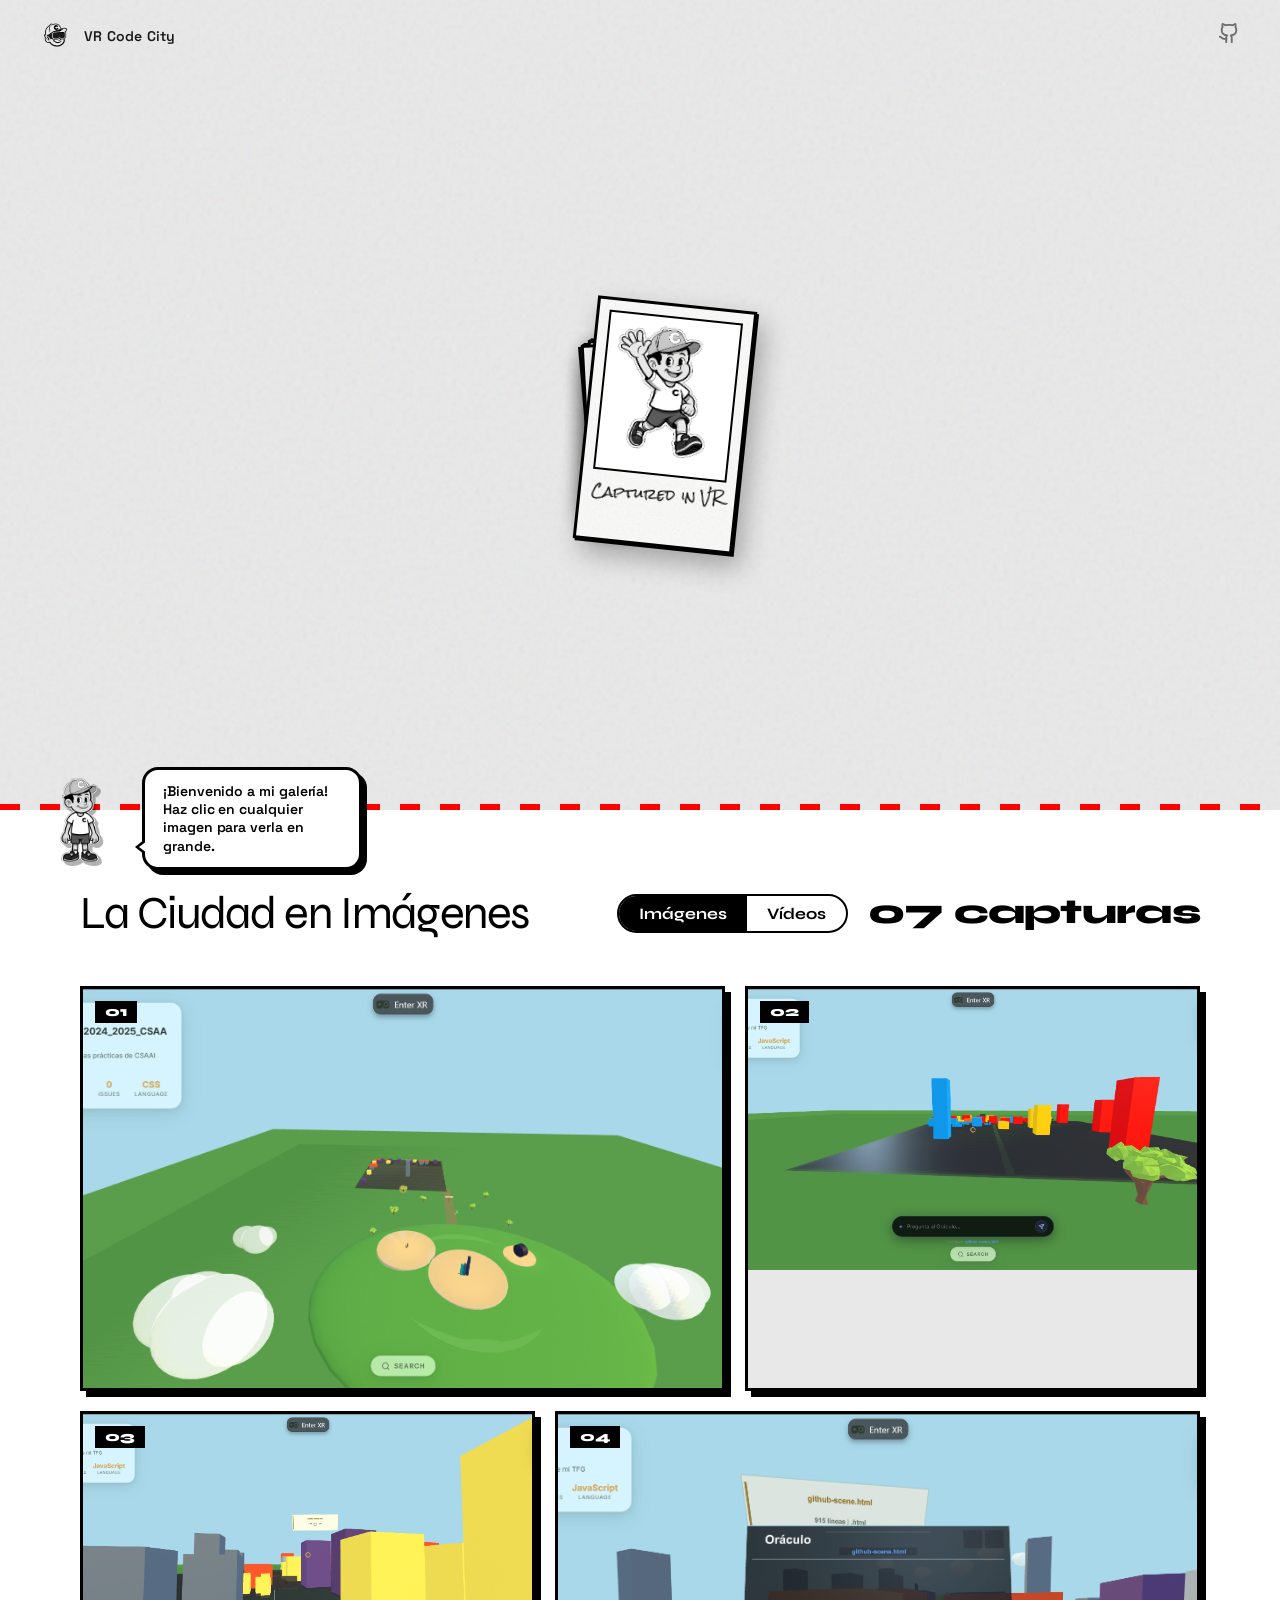
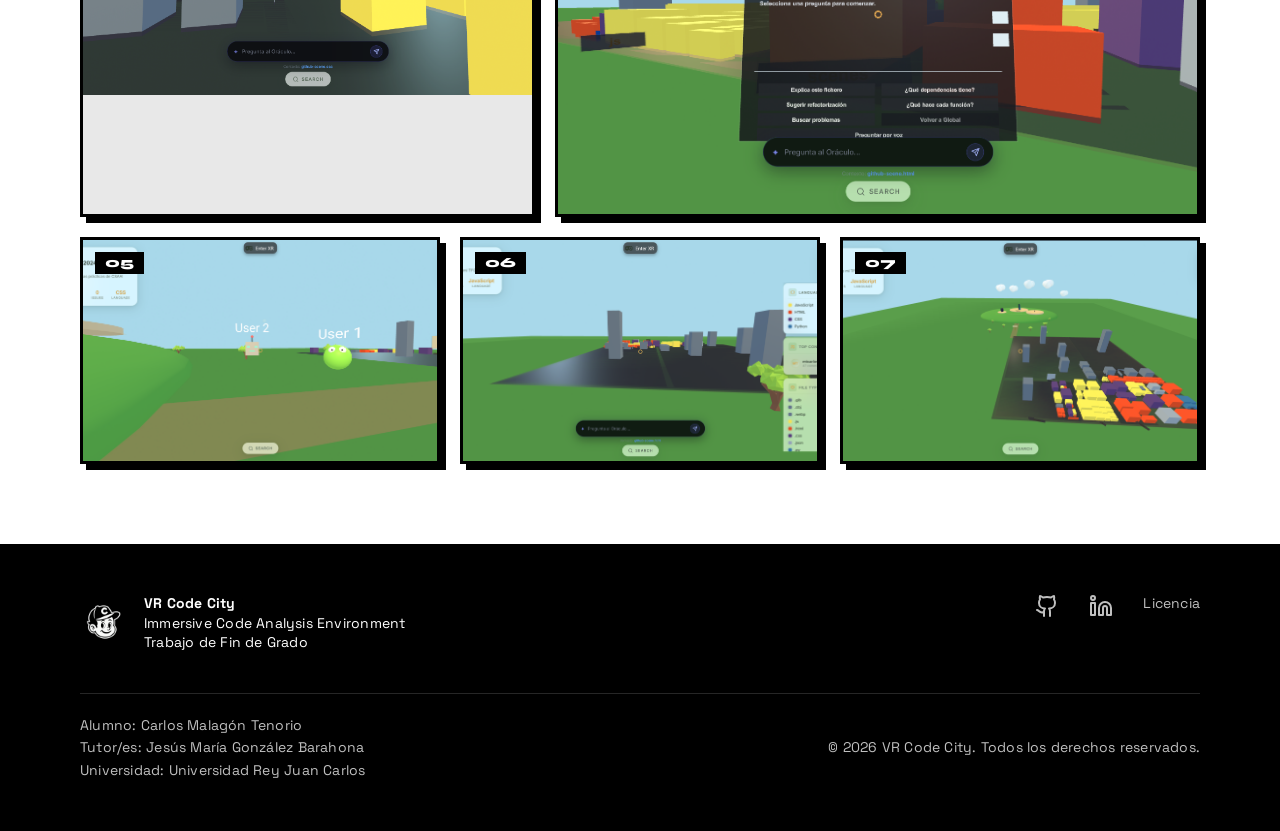
==== commit f4916335: "Galería completa" ====
--- a/galeria.html
+++ b/galeria.html
@@ -109,7 +109,7 @@
             <button class="gallery-toggle__btn is-active" id="btn-show-images">Imágenes</button>
             <button class="gallery-toggle__btn" id="btn-show-videos">Vídeos</button>
           </div>
-          <span class="gallery-section__count" id="gallery-count">08 capturas</span>
+          <span class="gallery-section__count" id="gallery-count">07 capturas</span>
         </div>
       </div>
 
@@ -119,7 +119,7 @@
         <div class="gallery-card gallery-card--wide" data-index="0"
           data-comment="¡Esta es la vista general de mi ciudad! Cada edificio es un archivo.">
           <span class="gallery-card__number">01</span>
-          <img src="https://placehold.co/900x560/e8e8e8/000000?text=Vista+General+Ciudad+3D"
+          <img src="assets/city/vista_general.png"
             alt="Vista general de la ciudad 3D generada a partir de un repositorio" class="gallery-card__image">
           <div class="gallery-card__overlay">
             <span class="gallery-card__caption">Vista General — Ciudad 3D</span>
@@ -195,7 +195,7 @@
         <div class="gallery-card gallery-card--4col" data-index="4"
           data-comment="Sesión multijugador: ¡mis amigos también recorren la ciudad!">
           <span class="gallery-card__number">05</span>
-          <img src="https://placehold.co/500x400/e8e8e8/000000?text=Multijugador"
+          <img src="assets/city/multiplayer.png"
             alt="Sesión multijugador con avatares en la ciudad VR" class="gallery-card__image">
           <div class="gallery-card__overlay">
             <span class="gallery-card__caption">Multijugador — Avatares</span>
@@ -212,12 +212,12 @@
 
         <!-- Card 6: 4col -->
         <div class="gallery-card gallery-card--4col" data-index="5"
-          data-comment="El panel de control permite cargar cualquier repositorio de GitHub.">
+          data-comment="Los edificios más altos tienen más líneas de código. ¡Cuidado con los rascacielos!">
           <span class="gallery-card__number">06</span>
-          <img src="https://placehold.co/500x400/000000/ffffff?text=Panel+de+Control"
-            alt="Panel de control para cargar repositorios de GitHub" class="gallery-card__image">
-          <div class="gallery-card__overlay">
-            <span class="gallery-card__caption">Panel de Control — GitHub</span>
+          <img src="assets/city/stats.png" alt="Panorámica completa de la plataforma VR Code City"
+            class="gallery-card__image">
+          <div class="gallery-card__overlay">
+            <span class="gallery-card__caption">Panorámica Completa — VR Code City</span>
           </div>
           <div class="gallery-card__expand">
             <svg viewBox="0 0 24 24">
@@ -237,25 +237,6 @@
             class="gallery-card__image">
           <div class="gallery-card__overlay">
             <span class="gallery-card__caption">Vista Aérea — Metrópolis</span>
-          </div>
-          <div class="gallery-card__expand">
-            <svg viewBox="0 0 24 24">
-              <polyline points="15 3 21 3 21 9" />
-              <polyline points="9 21 3 21 3 15" />
-              <line x1="21" y1="3" x2="14" y2="10" />
-              <line x1="3" y1="21" x2="10" y2="14" />
-            </svg>
-          </div>
-        </div>
-
-        <!-- Card 8: Full width -->
-        <div class="gallery-card gallery-card--full" data-index="7"
-          data-comment="Los edificios más altos tienen más líneas de código. ¡Cuidado con los rascacielos!">
-          <span class="gallery-card__number">08</span>
-          <img src="assets/city/stats.png" alt="Panorámica completa de la plataforma VR Code City"
-            class="gallery-card__image">
-          <div class="gallery-card__overlay">
-            <span class="gallery-card__caption">Panorámica Completa — VR Code City</span>
           </div>
           <div class="gallery-card__expand">
             <svg viewBox="0 0 24 24">
@@ -363,7 +344,7 @@
       </svg>
     </button>
 
-    <span class="gallery-lightbox__counter" id="lightbox-counter">1 / 8</span>
+    <span class="gallery-lightbox__counter" id="lightbox-counter">1 / 7</span>
   </div>
 
 
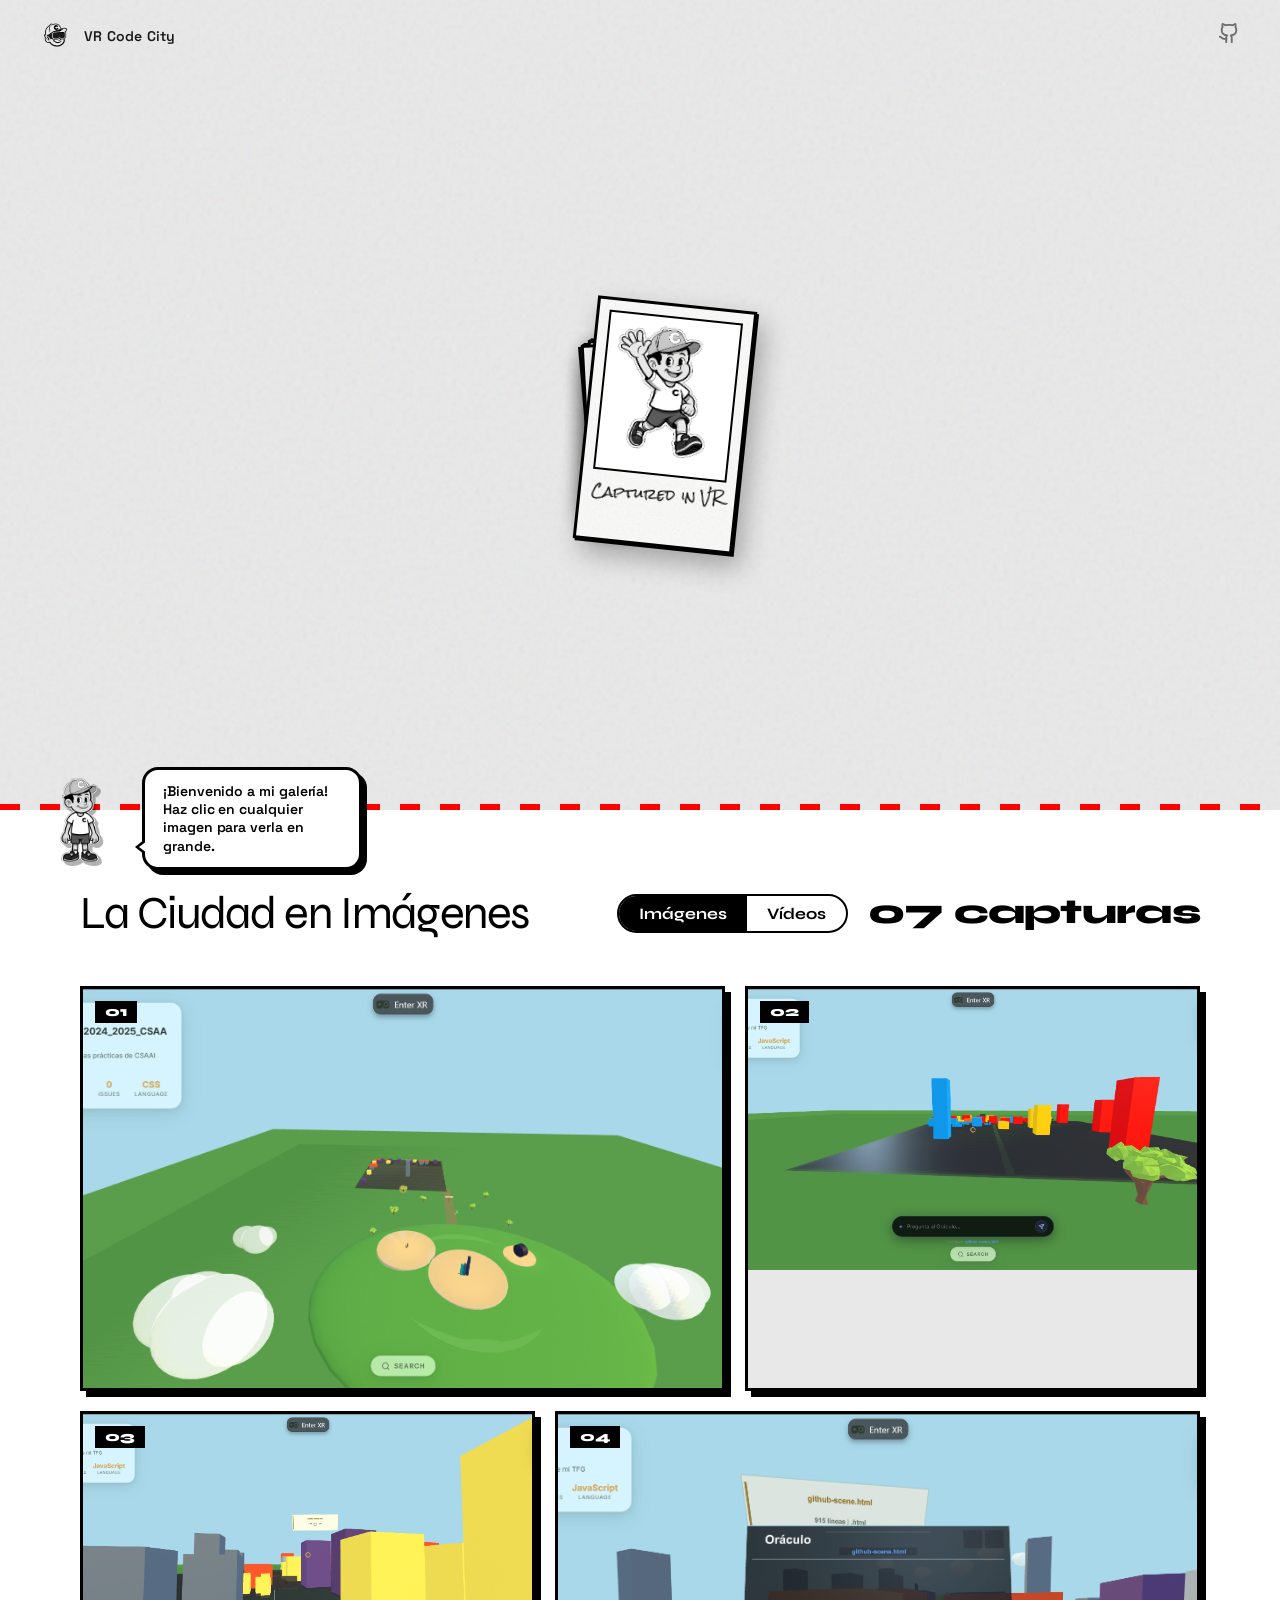
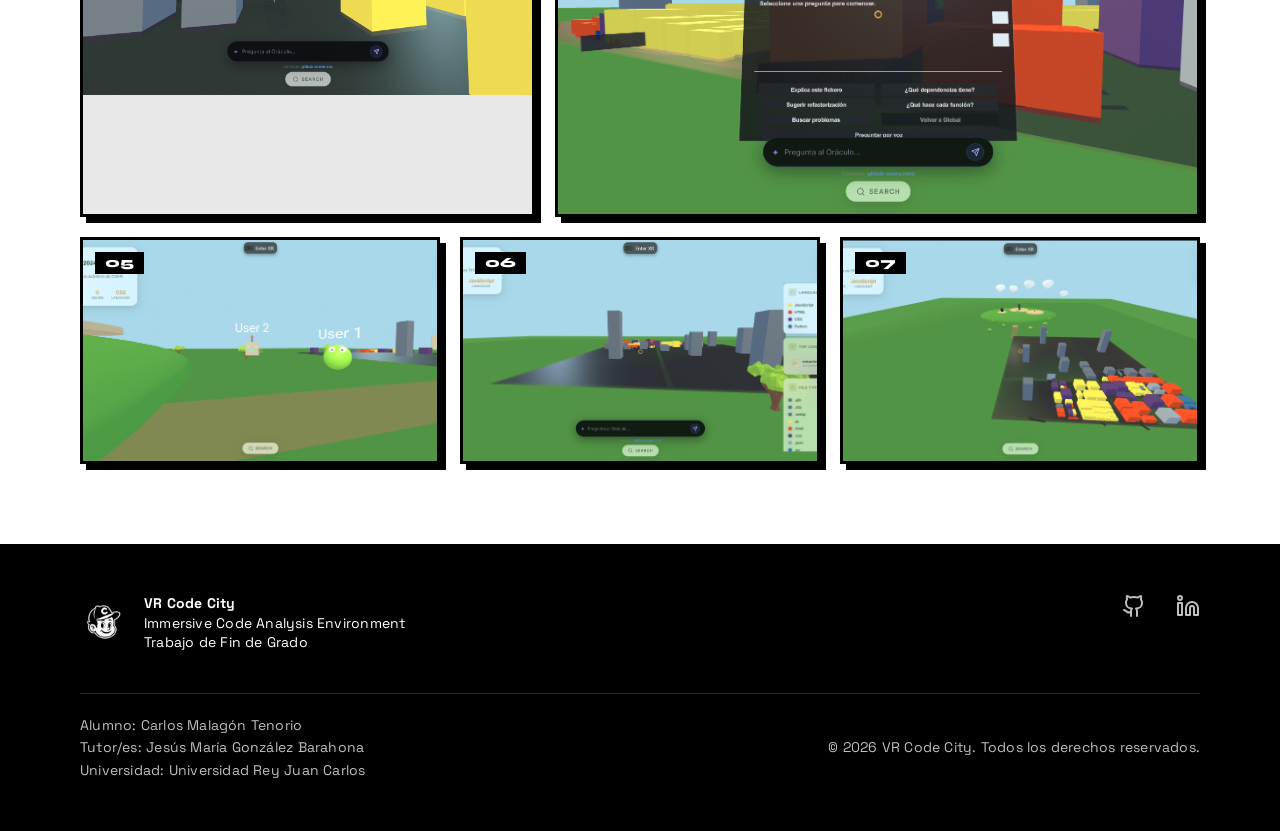
==== commit 5d8772c8: "Añadimos FAQ" ====
--- a/galeria.html
+++ b/galeria.html
@@ -381,7 +381,8 @@
               <circle cx="4" cy="4" r="2" />
             </svg>
           </a>
-          <a href="#" class="footer__link">Licencia</a>
+
+
         </div>
       </div>
       <div class="footer__bottom">
--- a/styles.css
+++ b/styles.css
@@ -1492,4 +1492,25 @@
     width: 20px;
     height: 20px;
   }
+}
+
+
+/* ---- FAQ SECTION ---- */
+.faq__container {
+  max-width: 860px;
+}
+
+.faq__container .accordion__header span:first-child {
+  font-family: var(--font-heading);
+  font-weight: var(--font-weight-semibold);
+}
+
+.faq__container .accordion__content p {
+  color: var(--color-charcoal-ink);
+  opacity: 0.85;
+}
+
+.faq__container .accordion__content strong {
+  opacity: 1;
+  color: var(--color-charcoal-ink);
 }
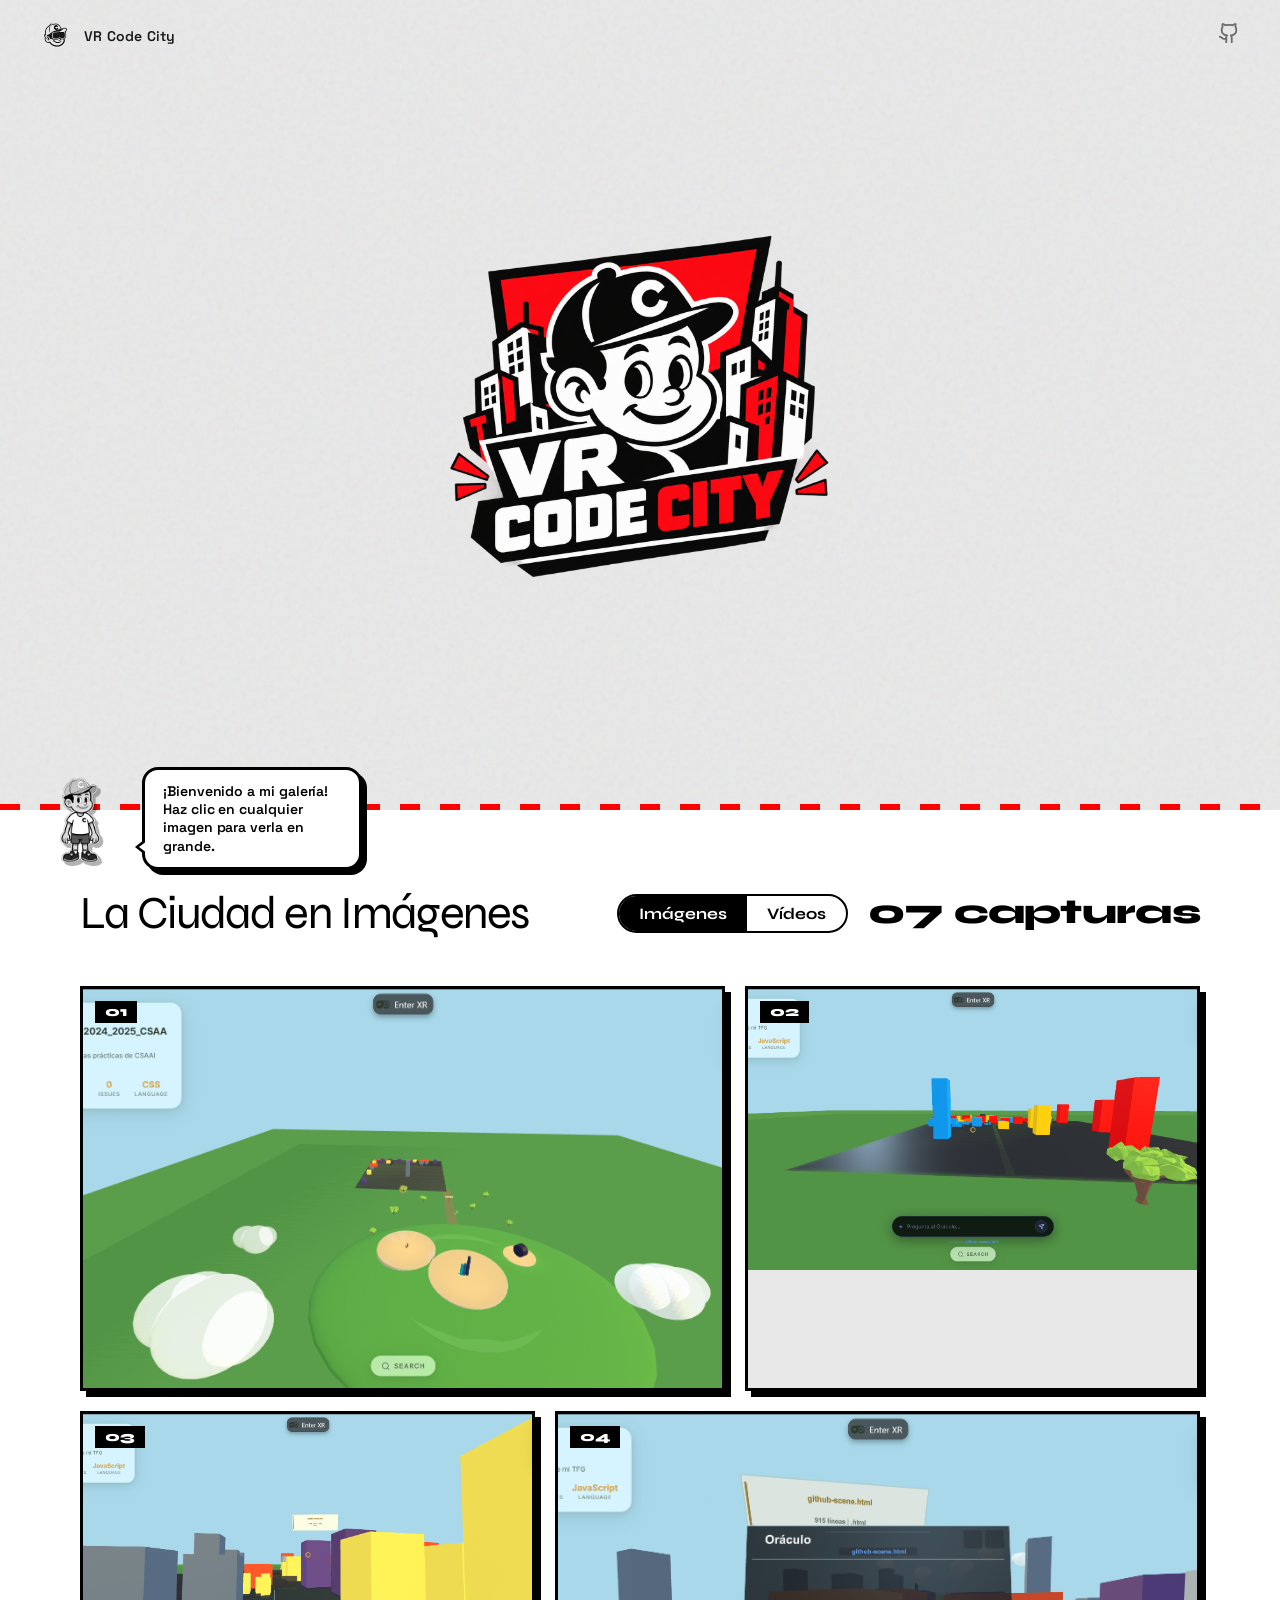
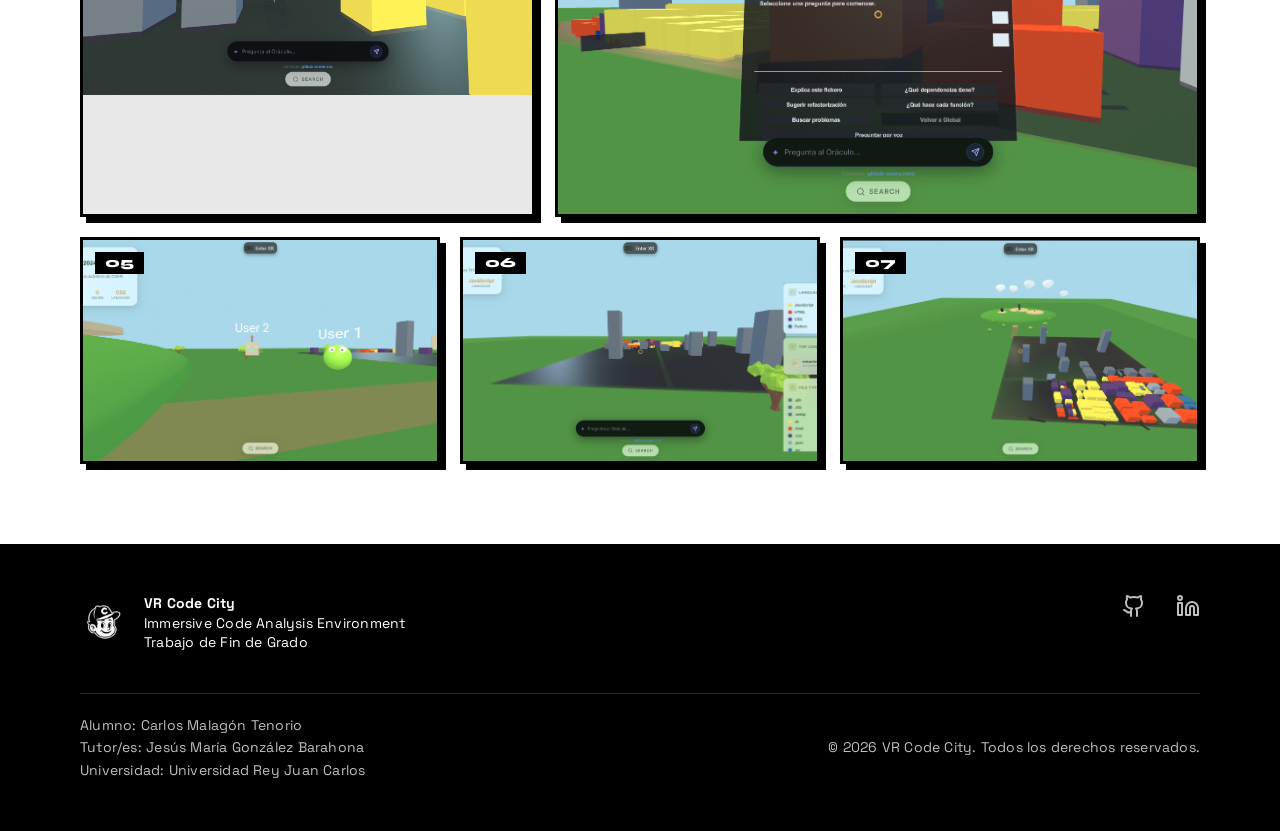
==== commit 967465e8: "Nuevo logo de la plataforma" ====
--- a/galeria.html
+++ b/galeria.html
@@ -53,45 +53,27 @@
       <h1 class="gallery-hero__watermark">ARCHIVE</h1>
 
       <div class="gallery-hero__layout">
-        <!-- TITULO INTERACTIVO (Mazo Polaroid) -->
-        <div class="gallery-polaroid-title">
-          <div class="polaroid-card polaroid-card--letter" style="--i: 0; --r: -2deg;">
-            <div class="polaroid-tape-mini"></div>
-            <div class="polaroid-card__inner">G</div>
-          </div>
-          <div class="polaroid-card polaroid-card--letter" style="--i: 1; --r: 4deg;">
-            <div class="polaroid-tape-mini"></div>
-            <div class="polaroid-card__inner">A</div>
-          </div>
-          <div class="polaroid-card polaroid-card--letter" style="--i: 2; --r: -1deg;">
-            <div class="polaroid-tape-mini"></div>
-            <div class="polaroid-card__inner">L</div>
-          </div>
-          <div class="polaroid-card polaroid-card--letter" style="--i: 3; --r: 3deg;">
-            <div class="polaroid-tape-mini"></div>
-            <div class="polaroid-card__inner">E</div>
-          </div>
-          <div class="polaroid-card polaroid-card--letter" style="--i: 4; --r: -5deg;">
-            <div class="polaroid-tape-mini"></div>
-            <div class="polaroid-card__inner">R</div>
-          </div>
-          <div class="polaroid-card polaroid-card--letter" style="--i: 5; --r: 2deg;">
-            <div class="polaroid-tape-mini"></div>
-            <div class="polaroid-card__inner">Í</div>
-          </div>
-          <div class="polaroid-card polaroid-card--letter" style="--i: 6; --r: -3deg;">
-            <div class="polaroid-tape-mini"></div>
-            <div class="polaroid-card__inner">A</div>
-          </div>
-
-          <div class="polaroid-card polaroid-card--image" style="--i: 7; --r: 6deg;">
-            <div class="polaroid-tape-mini"></div>
-            <div class="polaroid-card__inner">
-              <img src="assets/PERSONAJE_SALUDO.png" alt="Personaje VR Code City">
-            </div>
-            <div class="polaroid-card__caption">Captured in VR</div>
-          </div>
-        </div>
+        <!-- LOGO VR CODE CITY -->
+        <div class="gallery-hero-logo" style="cursor: pointer;" onclick="playLogoAnimation()">
+          <img id="static-logo" src="assets/VR_Code_City_logo.png" alt="VR Code City Logo" style="max-width: 400px; width: 100%; height: auto; display: block; margin: 0 auto;">
+          <video id="animated-logo" src="assets/Logo_animation.mp4" style="max-width: 400px; width: 100%; height: auto; display: none; margin: 0 auto;" muted playsinline></video>
+        </div>
+        <script>
+          function playLogoAnimation() {
+            const img = document.getElementById('static-logo');
+            const vid = document.getElementById('animated-logo');
+            if (vid.style.display === 'none') {
+              img.style.display = 'none';
+              vid.style.display = 'block';
+              vid.currentTime = 0;
+              vid.play();
+              vid.onended = function() {
+                vid.style.display = 'none';
+                img.style.display = 'block';
+              };
+            }
+          }
+        </script>
 
       </div>
     </div>
@@ -195,8 +177,8 @@
         <div class="gallery-card gallery-card--4col" data-index="4"
           data-comment="Sesión multijugador: ¡mis amigos también recorren la ciudad!">
           <span class="gallery-card__number">05</span>
-          <img src="assets/city/multiplayer.png"
-            alt="Sesión multijugador con avatares en la ciudad VR" class="gallery-card__image">
+          <img src="assets/city/multiplayer.png" alt="Sesión multijugador con avatares en la ciudad VR"
+            class="gallery-card__image">
           <div class="gallery-card__overlay">
             <span class="gallery-card__caption">Multijugador — Avatares</span>
           </div>
@@ -291,10 +273,23 @@
           </div>
         </div>
 
-        <!-- Video 4: Resumen de todos los videos -->
+        <!-- Video 4: Tutorial VR -->
         <div class="gallery-card gallery-card--full" data-index="3"
+          data-comment="¡Aprende cómo usar la plataforma en Realidad Virtual!">
+          <span class="gallery-card__number">04</span>
+          <video controls preload="metadata" class="gallery-card__image" style="object-fit: cover;">
+            <source src="assets/videos/Tutorial_VR.mp4" type="video/mp4">
+            Tu navegador no soporta el elemento de vídeo.
+          </video>
+          <div class="gallery-card__overlay" style="pointer-events: none;">
+            <span class="gallery-card__caption">Tutorial: Realidad Virtual</span>
+          </div>
+        </div>
+
+        <!-- Video 5: Resumen de todos los videos -->
+        <div class="gallery-card gallery-card--full" data-index="4"
           data-comment="¡Un resumen de todos los demás videos!">
-          <span class="gallery-card__number">04</span>
+          <span class="gallery-card__number">05</span>
           <video controls preload="metadata" class="gallery-card__image" style="object-fit: cover;">
             <source src="assets/videos/tutorial_resumen.mp4" type="video/mp4">
             Tu navegador no soporta el elemento de vídeo.
--- a/styles.css
+++ b/styles.css
@@ -16,6 +16,37 @@
   scroll-behavior: smooth;
   -webkit-font-smoothing: antialiased;
   -moz-osx-font-smoothing: grayscale;
+}
+
+/* ---- PREMIUM POLISH ---- */
+::selection {
+  background-color: var(--color-signal-red);
+  color: var(--color-paper-white);
+}
+
+/* Scrollbar Neobrutalista */
+::-webkit-scrollbar {
+  width: 16px;
+  height: 16px;
+}
+
+::-webkit-scrollbar-track {
+  background: var(--color-paper-white);
+  border-left: 2px solid var(--color-charcoal-ink);
+}
+
+::-webkit-scrollbar-thumb {
+  background-color: var(--color-charcoal-ink);
+  border: 2px solid var(--color-paper-white);
+  border-radius: 0;
+}
+
+::-webkit-scrollbar-thumb:hover {
+  background-color: var(--color-signal-red);
+}
+
+::-webkit-scrollbar-corner {
+  background: var(--color-paper-white);
 }
 
 /* ---- DESIGN TOKENS ---- */
@@ -110,10 +141,11 @@
 /* ---- ORACLE WIDGET ---- */
 .oracle-widget {
   position: fixed;
-  bottom: 30px;
-  right: 30px;
+  bottom: 40px;
+  left: 40px;
   z-index: 240;
   display: flex;
+  flex-direction: row-reverse;
   align-items: center;
   gap: 15px;
   pointer-events: none;
@@ -131,7 +163,7 @@
   box-shadow: 6px 6px 0px var(--color-charcoal-ink);
   max-width: 250px;
   opacity: 0;
-  transform: translateX(20px) scale(0.9);
+  transform: translateX(-20px) scale(0.9);
   transition: all 0.4s cubic-bezier(0.19, 1, 0.22, 1);
   pointer-events: auto;
 }
@@ -147,7 +179,7 @@
   border-radius: 50%;
   background: var(--color-charcoal-ink);
   border: 3px solid var(--color-paper-white);
-  box-shadow: 4px 4px 0px var(--color-charcoal-ink);
+  box-shadow: -4px 4px 0px var(--color-charcoal-ink);
   display: flex;
   align-items: center;
   justify-content: center;
@@ -158,12 +190,12 @@
 }
 
 .oracle-widget__avatar:hover {
-  transform: translate(-2px, -2px);
-  box-shadow: 6px 6px 0px var(--color-charcoal-ink);
+  transform: translate(2px, -2px);
+  box-shadow: -6px 6px 0px var(--color-charcoal-ink);
 }
 
 .oracle-widget__avatar:active {
-  transform: translate(4px, 4px);
+  transform: translate(-4px, 4px);
   box-shadow: 0px 0px 0px var(--color-charcoal-ink);
 }
 
@@ -529,128 +561,262 @@
   opacity: 1;
 }
 
-/* ---- SECTION DOTS NAVIGATION ---- */
-.section-dots {
+/* ---- RADIAL CAROUSEL NAVIGATION ---- */
+
+/* Overlay */
+.nav-carousel-overlay {
   position: fixed;
-  right: var(--spacing-25);
-  top: 50%;
-  transform: translateY(-50%);
-  z-index: 100;
-  display: flex;
-  flex-direction: column;
-  align-items: center;
-  gap: 6px;
-  mix-blend-mode: difference;
-  pointer-events: auto;
-}
-
-.section-dot {
-  position: relative;
-  display: flex;
-  align-items: center;
-  justify-content: center;
-  width: 40px;
-  height: 40px;
-  border-radius: 50%;
-  text-decoration: none;
-  color: var(--color-paper-white);
-  opacity: 0.35;
-  transition: opacity 0.4s cubic-bezier(0.19, 1, 0.22, 1),
-    transform 0.4s cubic-bezier(0.19, 1, 0.22, 1),
-    background-color 0.4s ease;
-  cursor: pointer;
-}
-
-.section-dot svg {
-  width: 18px;
-  height: 18px;
-  transition: filter 0.4s ease;
-}
-
-.section-dot:hover {
-  opacity: 0.8;
-  transform: scale(1.15);
-}
-
-.section-dot.is-active {
-  opacity: 1;
-  transform: scale(1.2);
-}
-
-.section-dot.is-active svg {
-  filter: drop-shadow(0 0 6px rgba(255, 255, 255, 0.6));
-}
-
-/* Tooltip — appears on hover */
-.section-dot__tooltip {
-  position: absolute;
-  right: calc(100% + 12px);
-  top: 50%;
-  transform: translateY(-50%) translateX(6px);
-  white-space: nowrap;
-  font-family: var(--font-body);
-  font-size: 12px;
-  font-weight: var(--font-weight-semibold);
-  letter-spacing: 0.5px;
-  text-transform: uppercase;
-  color: var(--color-paper-white);
-  background: rgba(0, 0, 0, 0.7);
+  inset: 0;
+  z-index: 199;
+  background: rgba(0, 0, 0, 0.45);
   backdrop-filter: blur(8px);
   -webkit-backdrop-filter: blur(8px);
-  padding: 5px 10px;
-  border-radius: 4px;
   opacity: 0;
   pointer-events: none;
-  transition: opacity 0.3s ease, transform 0.3s cubic-bezier(0.19, 1, 0.22, 1);
-  /* Disable mix-blend-mode on tooltip so it stays readable */
-  mix-blend-mode: normal;
-}
-
-.section-dot:hover .section-dot__tooltip {
+  transition: opacity 0.4s cubic-bezier(0.19, 1, 0.22, 1);
+}
+
+.nav-carousel-overlay.is-open {
   opacity: 1;
-  transform: translateY(-50%) translateX(0);
-}
-
-/* ---- SECTION DOTS — MOBILE (horizontal bottom bar) ---- */
+  pointer-events: auto;
+}
+
+/* Container */
+.nav-carousel {
+  position: fixed;
+  bottom: 40px;
+  right: 40px;
+  z-index: 200;
+  pointer-events: none;
+}
+
+/* FAB Button — Neobrutalista */
+.nav-carousel__fab {
+  position: relative;
+  z-index: 210;
+  display: flex;
+  flex-direction: column;
+  align-items: center;
+  justify-content: center;
+  gap: 5px;
+  width: 58px;
+  height: 58px;
+  background: var(--color-paper-white);
+  border: 3px solid var(--color-charcoal-ink);
+  border-radius: 0;
+  box-shadow: 5px 5px 0px var(--color-charcoal-ink);
+  cursor: pointer;
+  pointer-events: auto;
+  transition: transform 0.25s cubic-bezier(0.19, 1, 0.22, 1),
+    box-shadow 0.25s cubic-bezier(0.19, 1, 0.22, 1),
+    background-color 0.25s ease;
+}
+
+.nav-carousel__fab:hover {
+  transform: translate(-2px, -2px);
+  box-shadow: 7px 7px 0px var(--color-charcoal-ink);
+}
+
+.nav-carousel__fab:active {
+  transform: translate(5px, 5px);
+  box-shadow: 0px 0px 0px var(--color-charcoal-ink);
+}
+
+/* Hamburger lines */
+.nav-carousel__fab-line {
+  display: block;
+  width: 24px;
+  height: 3px;
+  background: var(--color-charcoal-ink);
+  border-radius: 0;
+  transition: transform 0.35s cubic-bezier(0.19, 1, 0.22, 1),
+    opacity 0.25s ease,
+    width 0.25s ease;
+  transform-origin: center;
+}
+
+/* Hamburger → × morphing */
+.nav-carousel.is-open .nav-carousel__fab-line:nth-child(1) {
+  transform: translateY(8px) rotate(45deg);
+}
+
+.nav-carousel.is-open .nav-carousel__fab-line:nth-child(2) {
+  opacity: 0;
+  width: 0;
+}
+
+.nav-carousel.is-open .nav-carousel__fab-line:nth-child(3) {
+  transform: translateY(-8px) rotate(-45deg);
+}
+
+.nav-carousel.is-open .nav-carousel__fab {
+  background: var(--color-charcoal-ink);
+  box-shadow: 5px 5px 0px var(--color-signal-red);
+}
+
+.nav-carousel.is-open .nav-carousel__fab-line {
+  background: var(--color-paper-white);
+}
+
+.nav-carousel.is-open .nav-carousel__fab:hover {
+  transform: translate(-2px, -2px);
+  box-shadow: 7px 7px 0px var(--color-signal-red);
+}
+
+.nav-carousel.is-open .nav-carousel__fab:active {
+  transform: translate(5px, 5px);
+  box-shadow: 0px 0px 0px var(--color-signal-red);
+}
+
+/* CENTERED MENU WRAPPER */
+.nav-carousel__menu {
+  position: fixed;
+  top: 50%;
+  left: 50%;
+  transform: translate(-50%, -50%);
+  display: grid;
+  grid-template-columns: repeat(2, 1fr);
+  gap: 20px;
+  z-index: 205;
+  pointer-events: none;
+}
+
 @media (max-width: 768px) {
-  .section-dots {
-    top: auto;
-    right: auto;
-    bottom: 12px;
-    left: 50%;
-    transform: translateX(-50%);
-    flex-direction: row;
+  .nav-carousel__menu {
+    grid-template-columns: 1fr;
+    width: 90%;
+    max-width: 320px;
+  }
+}
+
+/* Nav items — Neobrutalist buttons */
+.nav-carousel__item {
+  display: flex;
+  align-items: center;
+  gap: 15px;
+  padding: 15px 30px;
+  background: var(--color-paper-white);
+  border: 3px solid var(--color-charcoal-ink);
+  box-shadow: 5px 5px 0px var(--color-charcoal-ink);
+  color: var(--color-charcoal-ink);
+  font-family: var(--font-heading);
+  font-size: 18px;
+  font-weight: 600;
+  text-transform: uppercase;
+  text-decoration: none;
+  opacity: 0;
+  transform: translateY(30px);
+  transition: transform 0.4s cubic-bezier(0.19, 1, 0.22, 1),
+    opacity 0.4s cubic-bezier(0.19, 1, 0.22, 1),
+    box-shadow 0.2s ease,
+    background-color 0.2s ease,
+    color 0.2s ease;
+  pointer-events: none;
+  cursor: pointer;
+}
+
+.nav-carousel__item svg {
+  width: 24px;
+  height: 24px;
+  flex-shrink: 0;
+  transition: stroke 0.3s ease;
+}
+
+.nav-carousel__label {
+  white-space: nowrap;
+}
+
+/* Staggered entry animation when open */
+.nav-carousel.is-open .nav-carousel__item {
+  opacity: 1;
+  transform: translateY(0);
+  pointer-events: auto;
+}
+
+.nav-carousel__item:nth-child(1) {
+  transition-delay: 0.05s;
+}
+
+.nav-carousel__item:nth-child(2) {
+  transition-delay: 0.10s;
+}
+
+.nav-carousel__item:nth-child(3) {
+  transition-delay: 0.15s;
+}
+
+.nav-carousel__item:nth-child(4) {
+  transition-delay: 0.20s;
+}
+
+.nav-carousel__item:nth-child(5) {
+  transition-delay: 0.25s;
+}
+
+.nav-carousel__item:nth-child(6) {
+  transition-delay: 0.30s;
+}
+
+.nav-carousel__item:nth-child(7) {
+  transition-delay: 0.35s;
+}
+
+.nav-carousel__item:nth-child(8) {
+  transition-delay: 0.40s;
+}
+
+/* Item hover */
+.nav-carousel__item:hover {
+  transform: translate(-4px, -4px) !important;
+  box-shadow: 9px 9px 0px var(--color-charcoal-ink);
+  z-index: 5;
+}
+
+/* Active section — Signal Red accent */
+.nav-carousel__item.is-active {
+  background: var(--color-signal-red);
+  color: var(--color-paper-white);
+  border-color: var(--color-charcoal-ink);
+  box-shadow: 5px 5px 0px var(--color-charcoal-ink);
+}
+
+.nav-carousel__item.is-active:hover {
+  box-shadow: 9px 9px 0px var(--color-charcoal-ink);
+}
+
+.nav-carousel__item.is-active svg {
+  stroke: var(--color-paper-white);
+}
+
+/* ---- CAROUSEL NAV & ORACLE — MOBILE TWEAKS ---- */
+@media (max-width: 768px) {
+  .nav-carousel {
+    bottom: 30px;
+    right: 30px;
+  }
+
+  .oracle-widget {
+    bottom: 30px;
+    left: 30px;
+  }
+
+  .nav-carousel__fab {
+    width: 50px;
+    height: 50px;
     gap: 4px;
-    background: rgba(0, 0, 0, 0.45);
-    backdrop-filter: blur(12px);
-    -webkit-backdrop-filter: blur(12px);
-    padding: 6px 10px;
-    border-radius: var(--radius-full);
-    mix-blend-mode: normal;
-  }
-
-  .section-dot {
-    width: 34px;
-    height: 34px;
-    color: rgba(255, 255, 255, 0.9);
-  }
-
-  .section-dot svg {
-    width: 15px;
-    height: 15px;
-  }
-
-  .section-dot__tooltip {
-    /* Tooltip moves above on mobile */
-    right: auto;
-    left: 50%;
-    top: auto;
-    bottom: calc(100% + 10px);
-    transform: translateX(-50%) translateY(4px);
-  }
-
-  .section-dot:hover .section-dot__tooltip {
-    transform: translateX(-50%) translateY(0);
+  }
+
+  .nav-carousel__fab-line {
+    width: 20px;
+    height: 2.5px;
+  }
+
+  .nav-carousel.is-open .nav-carousel__fab-line:nth-child(1) {
+    transform: translateY(6.5px) rotate(45deg);
+  }
+
+  .nav-carousel.is-open .nav-carousel__fab-line:nth-child(3) {
+    transform: translateY(-6.5px) rotate(-45deg);
   }
 }
 
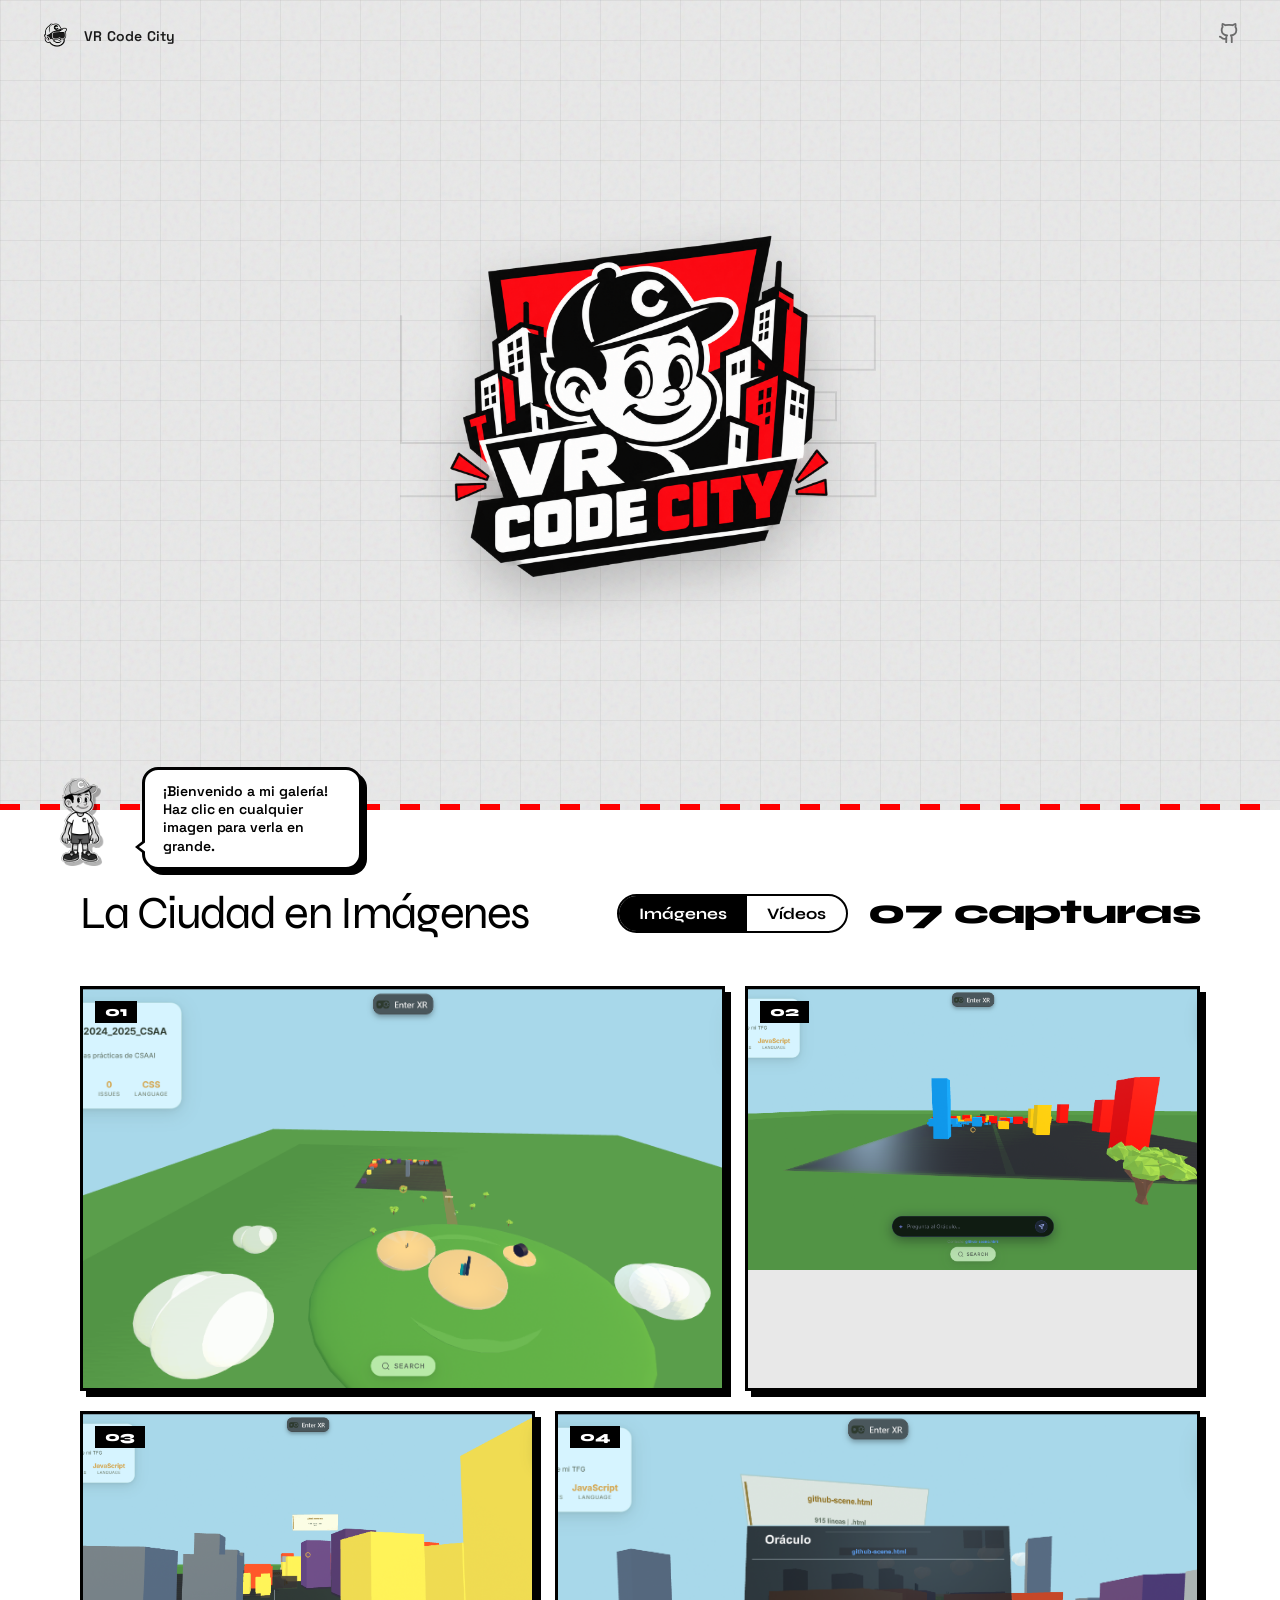
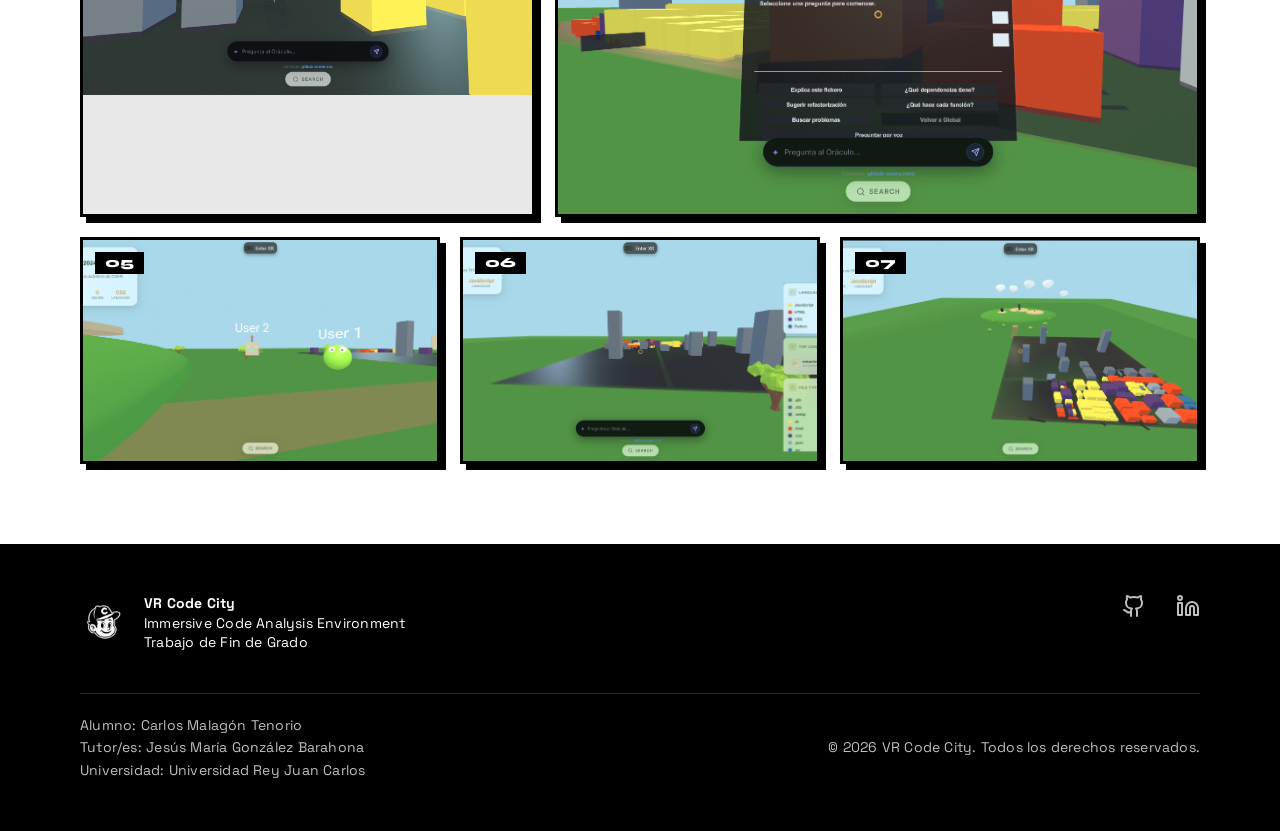
==== commit f5c533af: "Nuevo logo 2" ====
--- a/galeria.html
+++ b/galeria.html
@@ -50,14 +50,18 @@
     <div class="page-container" style="position: relative;">
 
       <!-- GIANT WATERMARK -->
-      <h1 class="gallery-hero__watermark">ARCHIVE</h1>
+      <div class="gallery-hero__watermark-container">
+        <h1 class="gallery-hero__watermark">GALERÍA</h1>
+      </div>
 
       <div class="gallery-hero__layout">
         <!-- LOGO VR CODE CITY -->
         <div class="gallery-hero-logo" style="cursor: pointer;" onclick="playLogoAnimation()">
-          <img id="static-logo" src="assets/VR_Code_City_logo.png" alt="VR Code City Logo" style="max-width: 400px; width: 100%; height: auto; display: block; margin: 0 auto;">
-          <video id="animated-logo" src="assets/Logo_animation.mp4" style="max-width: 400px; width: 100%; height: auto; display: none; margin: 0 auto;" muted playsinline></video>
-        </div>
+          <img id="static-logo" src="assets/VR_Code_City_logo.png" alt="VR Code City Logo" style="max-width: 400px; width: 100%; height: auto; display: block; margin: 0 auto; filter: drop-shadow(0 20px 25px rgba(0,0,0,0.2));">
+          <video id="animated-logo" src="assets/Logo_animation.mp4" style="max-width: 400px; width: 100%; height: auto; display: none; margin: 0 auto; filter: drop-shadow(0 20px 25px rgba(0,0,0,0.2));" muted playsinline></video>
+        </div>
+        
+
         <script>
           function playLogoAnimation() {
             const img = document.getElementById('static-logo');
--- a/gallery.css
+++ b/gallery.css
@@ -10,28 +10,38 @@
   min-height: 90vh; 
   display: flex;
   align-items: center;
+  justify-content: center;
   padding-top: var(--spacing-60);
   padding-bottom: var(--spacing-60);
   overflow: hidden;
   background-color: var(--color-newsprint-gray);
+  background-image: linear-gradient(rgba(0, 0, 0, 0.05) 1px, transparent 1px),
+    linear-gradient(90deg, rgba(0, 0, 0, 0.05) 1px, transparent 1px);
+  background-size: 40px 40px;
   color: var(--color-charcoal-ink);
 }
 
+.gallery-hero__watermark-container {
+  position: absolute;
+  top: 50%;
+  left: 0;
+  width: 100%;
+  transform: translateY(-50%);
+  overflow: hidden;
+  display: flex;
+  justify-content: center;
+  pointer-events: none;
+  z-index: 0;
+}
+
 .gallery-hero__watermark {
-  position: absolute;
-  top: 50%;
-  left: 50%;
-  transform: translate(-50%, -50%);
   font-family: var(--font-heading);
-  font-size: clamp(80px, 18vw, 300px);
+  font-size: clamp(100px, 22vw, 400px);
   font-weight: 800;
   line-height: 0.8;
   color: transparent;
-  -webkit-text-stroke: 2px var(--color-newsprint-gray);
-  white-space: nowrap;
-  pointer-events: none;
-  z-index: 0;
-  letter-spacing: -0.05em;
+  -webkit-text-stroke: 2px rgba(0, 0, 0, 0.1);
+  letter-spacing: -0.02em;
   user-select: none;
 }
 
@@ -44,6 +54,17 @@
   position: relative;
   z-index: 2;
 }
+
+.gallery-hero-logo {
+  animation: floatLogo 4s ease-in-out infinite;
+}
+
+@keyframes floatLogo {
+  0%, 100% { transform: translateY(0); }
+  50% { transform: translateY(-15px); }
+}
+
+
 
 /* ---- POLAROID STACK TITLE ---- */
 .gallery-polaroid-title {
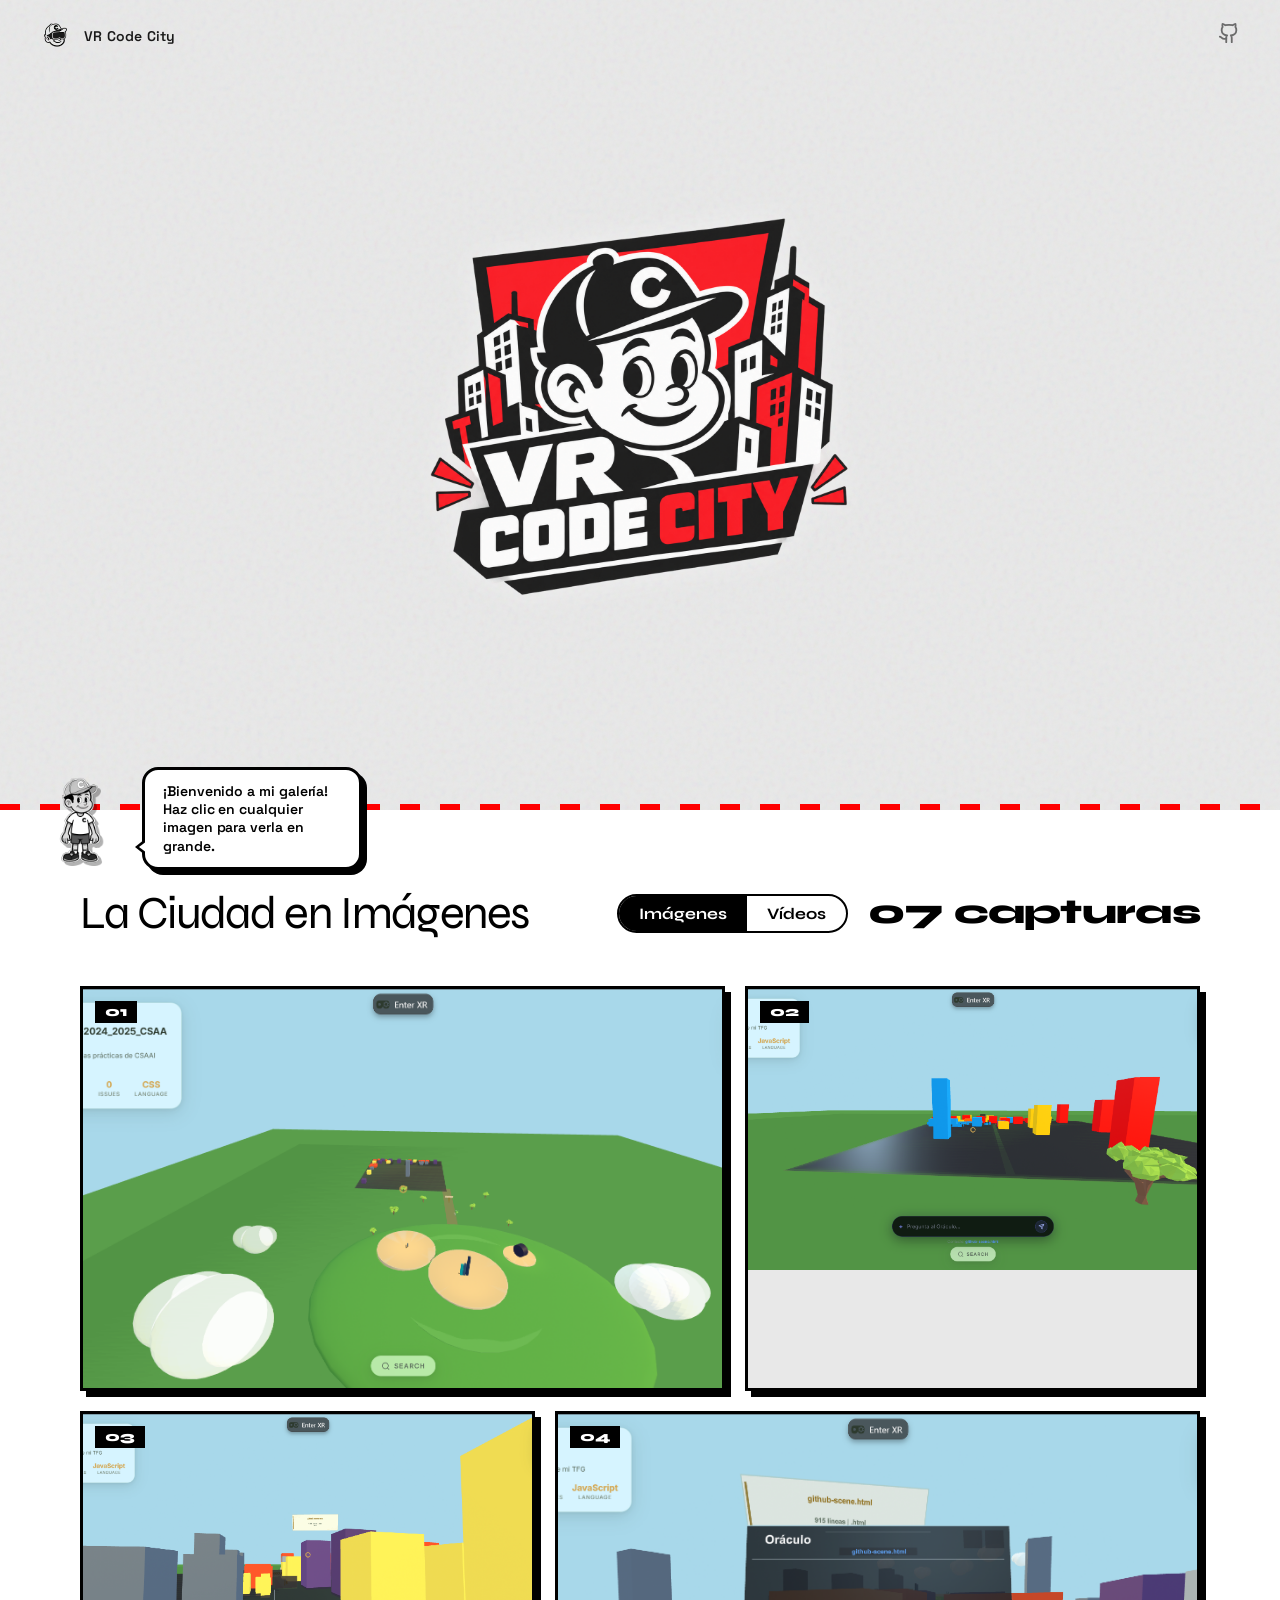
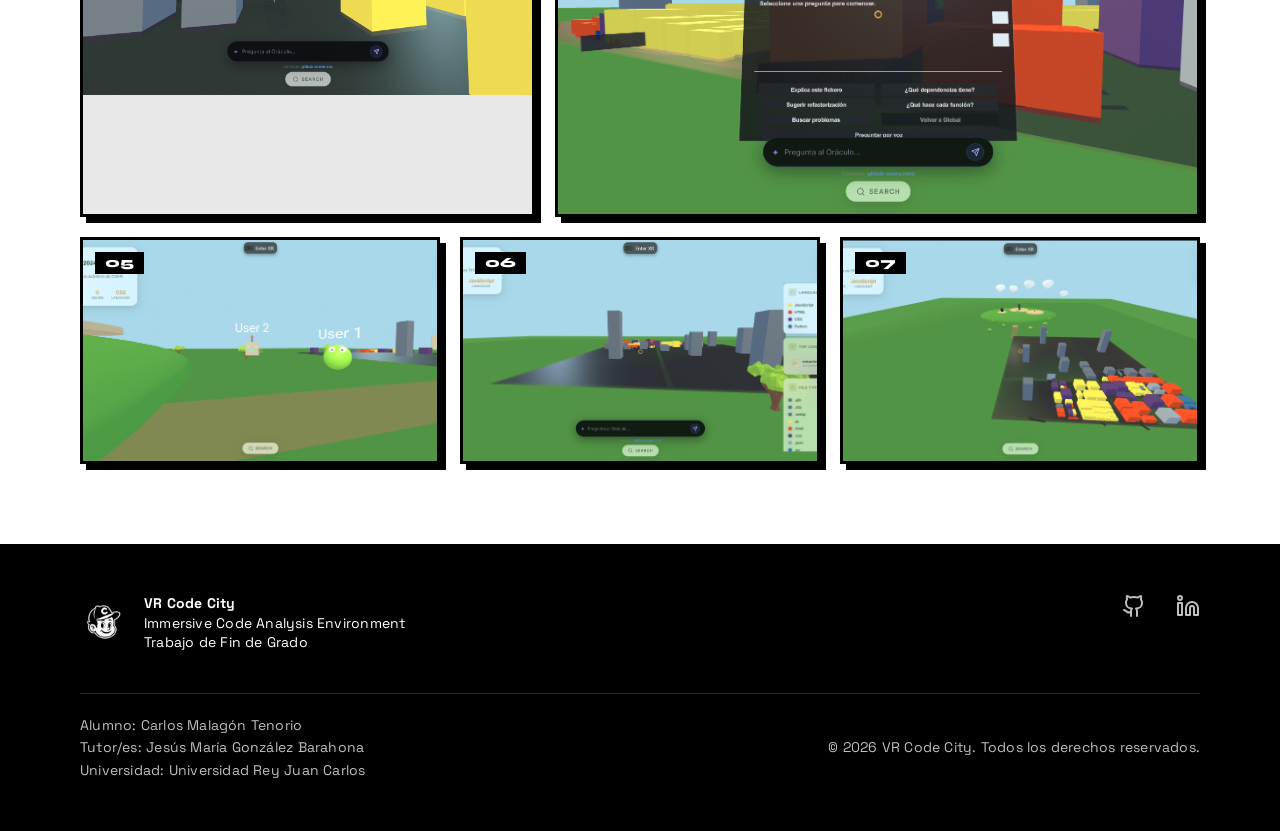
==== commit 5e40c7e0: "NUEVA GALERIA" ====
--- a/galeria.html
+++ b/galeria.html
@@ -47,20 +47,18 @@
 
   <!-- ======== 1. GALLERY HERO ======== -->
   <section class="gallery-hero" id="gallery-hero">
+    <!-- 3D HERO CANVAS -->
+    <canvas id="gallery-hero-canvas"></canvas>
+
     <div class="page-container" style="position: relative;">
-
-      <!-- GIANT WATERMARK -->
-      <div class="gallery-hero__watermark-container">
-        <h1 class="gallery-hero__watermark">GALERÍA</h1>
-      </div>
 
       <div class="gallery-hero__layout">
         <!-- LOGO VR CODE CITY -->
-        <div class="gallery-hero-logo" style="cursor: pointer;" onclick="playLogoAnimation()">
-          <img id="static-logo" src="assets/VR_Code_City_logo.png" alt="VR Code City Logo" style="max-width: 400px; width: 100%; height: auto; display: block; margin: 0 auto; filter: drop-shadow(0 20px 25px rgba(0,0,0,0.2));">
-          <video id="animated-logo" src="assets/Logo_animation.mp4" style="max-width: 400px; width: 100%; height: auto; display: none; margin: 0 auto; filter: drop-shadow(0 20px 25px rgba(0,0,0,0.2));" muted playsinline></video>
-        </div>
-        
+        <div class="gallery-hero-logo" onclick="playLogoAnimation()">
+          <img id="static-logo" src="assets/VR_Code_City_logo.png" alt="VR Code City Logo">
+          <video id="animated-logo" src="assets/Logo_animation.mp4" muted playsinline></video>
+        </div>
+
 
         <script>
           function playLogoAnimation() {
@@ -71,7 +69,7 @@
               vid.style.display = 'block';
               vid.currentTime = 0;
               vid.play();
-              vid.onended = function() {
+              vid.onended = function () {
                 vid.style.display = 'none';
                 img.style.display = 'block';
               };
@@ -398,7 +396,8 @@
   </footer>
 
 
-  <!-- External Libraries (GSAP) -->
+  <!-- External Libraries -->
+  <script src="https://cdnjs.cloudflare.com/ajax/libs/three.js/r128/three.min.js"></script>
   <script src="https://cdnjs.cloudflare.com/ajax/libs/gsap/3.12.2/gsap.min.js"></script>
   <script src="https://cdnjs.cloudflare.com/ajax/libs/gsap/3.12.2/ScrollTrigger.min.js"></script>
 
--- a/gallery.css
+++ b/gallery.css
@@ -7,7 +7,7 @@
 /* ======== GALLERY HERO (POLAROID) ======== */
 .gallery-hero {
   position: relative;
-  min-height: 90vh; 
+  min-height: 90vh;
   display: flex;
   align-items: center;
   justify-content: center;
@@ -15,34 +15,20 @@
   padding-bottom: var(--spacing-60);
   overflow: hidden;
   background-color: var(--color-newsprint-gray);
-  background-image: linear-gradient(rgba(0, 0, 0, 0.05) 1px, transparent 1px),
-    linear-gradient(90deg, rgba(0, 0, 0, 0.05) 1px, transparent 1px);
-  background-size: 40px 40px;
   color: var(--color-charcoal-ink);
 }
 
-.gallery-hero__watermark-container {
-  position: absolute;
-  top: 50%;
+#gallery-hero-canvas {
+  position: absolute;
+  top: 0;
   left: 0;
   width: 100%;
-  transform: translateY(-50%);
-  overflow: hidden;
-  display: flex;
-  justify-content: center;
-  pointer-events: none;
-  z-index: 0;
-}
-
-.gallery-hero__watermark {
-  font-family: var(--font-heading);
-  font-size: clamp(100px, 22vw, 400px);
-  font-weight: 800;
-  line-height: 0.8;
-  color: transparent;
-  -webkit-text-stroke: 2px rgba(0, 0, 0, 0.1);
-  letter-spacing: -0.02em;
-  user-select: none;
+  height: 100%;
+  z-index: 1;
+  opacity: 0.8;
+  /* Fade out at the bottom so it blends with the white page */
+  -webkit-mask-image: linear-gradient(to bottom, rgba(0,0,0,1) 60%, rgba(0,0,0,0) 100%);
+  mask-image: linear-gradient(to bottom, rgba(0,0,0,1) 60%, rgba(0,0,0,0) 100%);
 }
 
 .gallery-hero__layout {
@@ -57,11 +43,45 @@
 
 .gallery-hero-logo {
   animation: floatLogo 4s ease-in-out infinite;
+  cursor: pointer;
+  /* Cinematic Integration (Option 4) */
+  mix-blend-mode: hard-light;
+  opacity: 0.9;
+  /* Slight scale to make it commanding */
+  transform: scale(1.05);
+  transition: transform 0.3s ease, opacity 0.3s ease;
+}
+
+.gallery-hero-logo:hover {
+  transform: scale(1.1);
+  opacity: 1;
+}
+
+.gallery-hero-logo img,
+.gallery-hero-logo video {
+  max-width: 420px;
+  width: 100%;
+  height: auto;
+  display: block;
+  margin: 0 auto;
+  /* Soft inner glow instead of black shadow */
+  filter: drop-shadow(0 0 15px rgba(255, 255, 255, 0.4));
+}
+
+#animated-logo {
+  display: none;
 }
 
 @keyframes floatLogo {
-  0%, 100% { transform: translateY(0); }
-  50% { transform: translateY(-15px); }
+
+  0%,
+  100% {
+    transform: translateY(0);
+  }
+
+  50% {
+    transform: translateY(-15px);
+  }
 }
 
 
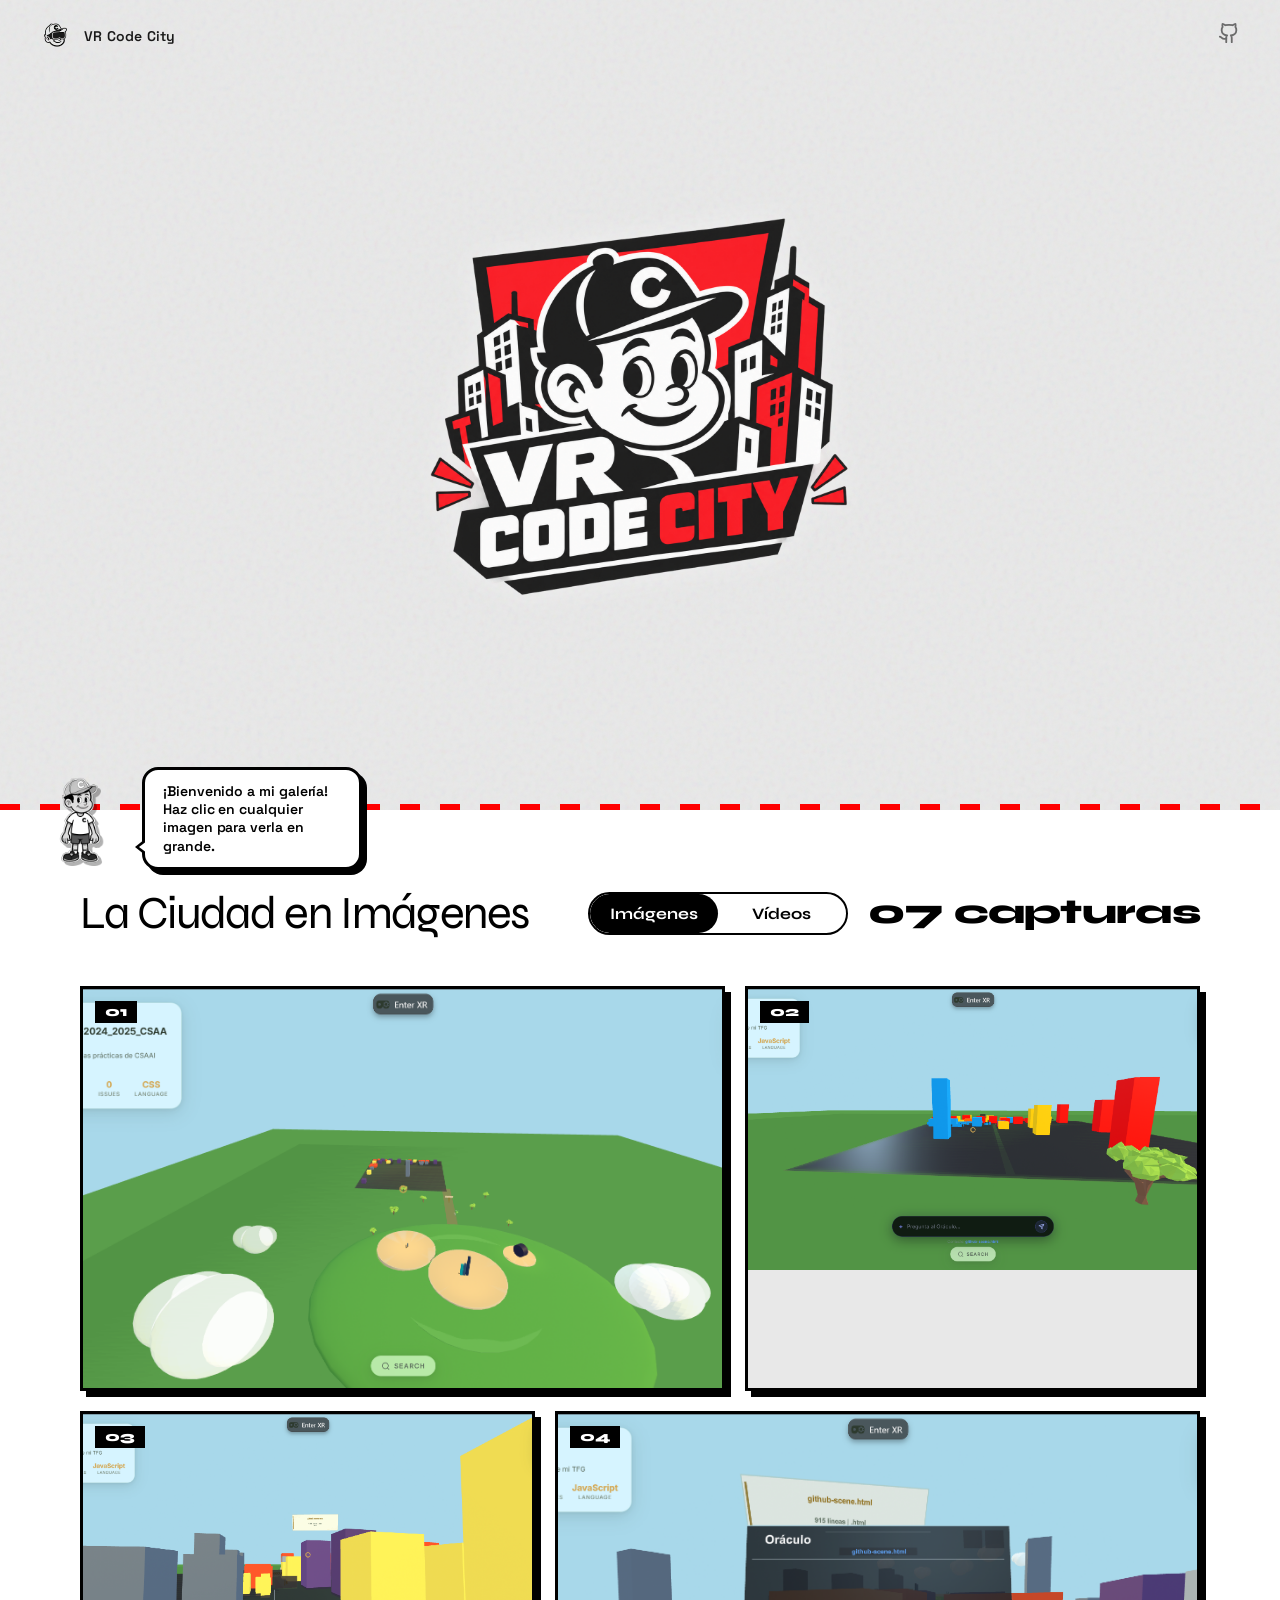
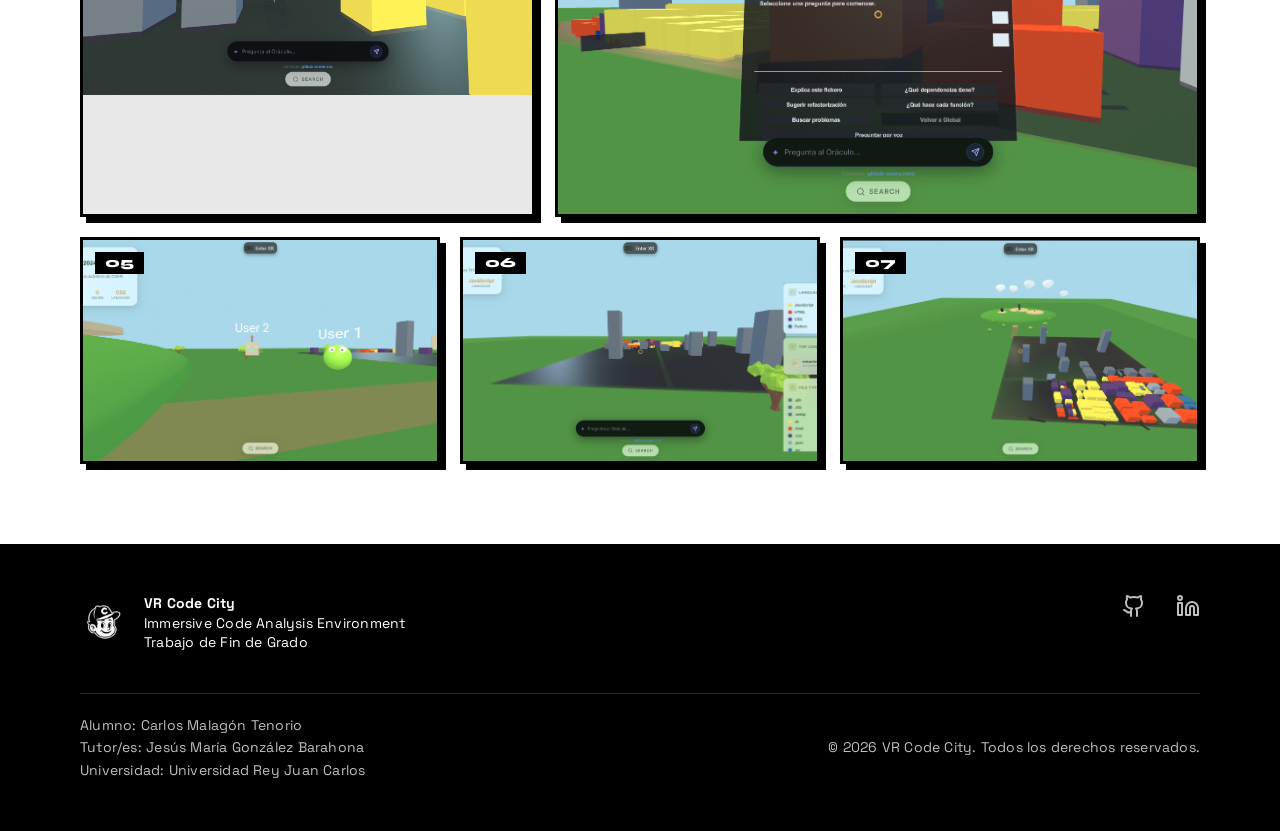
==== commit 7c2f1177: "Más cambios en la galería" ====
--- a/galeria.html
+++ b/galeria.html
@@ -89,7 +89,8 @@
       <div class="gallery-section__header">
         <h2 class="text-heading" id="gallery-heading">La Ciudad en Imágenes</h2>
         <div class="gallery-section__controls">
-          <div class="gallery-toggle">
+          <div class="gallery-toggle" id="gallery-toggle-container">
+            <div class="gallery-toggle__slider"></div>
             <button class="gallery-toggle__btn is-active" id="btn-show-images">Imágenes</button>
             <button class="gallery-toggle__btn" id="btn-show-videos">Vídeos</button>
           </div>
--- a/gallery.css
+++ b/gallery.css
@@ -277,14 +277,34 @@
 }
 
 .gallery-toggle {
-  display: flex;
+  display: grid;
+  grid-template-columns: 1fr 1fr;
+  position: relative;
   border: 2px solid var(--color-charcoal-ink);
   border-radius: 30px;
   overflow: hidden;
+  background-color: var(--surface-paper-white);
+  min-width: 260px;
+}
+
+.gallery-toggle__slider {
+  position: absolute;
+  top: 0;
+  left: 0;
+  height: 100%;
+  width: 50%;
+  background-color: var(--color-charcoal-ink);
+  border-radius: 28px; /* Slightly smaller than container to fit inside */
+  z-index: 1;
+  transition: transform 0.4s cubic-bezier(0.25, 1, 0.5, 1);
+}
+
+.gallery-toggle.is-video .gallery-toggle__slider {
+  transform: translateX(100%);
 }
 
 .gallery-toggle__btn {
-  padding: 8px 20px;
+  padding: 10px 0;
   font-family: var(--font-heading);
   font-weight: 700;
   font-size: var(--text-body-sm);
@@ -292,11 +312,13 @@
   background: transparent;
   border: none;
   cursor: pointer;
-  transition: all 0.3s ease;
+  z-index: 2;
+  position: relative;
+  transition: color 0.3s ease;
+  text-align: center;
 }
 
 .gallery-toggle__btn.is-active {
-  background: var(--color-charcoal-ink);
   color: var(--color-paper-white);
 }
 
